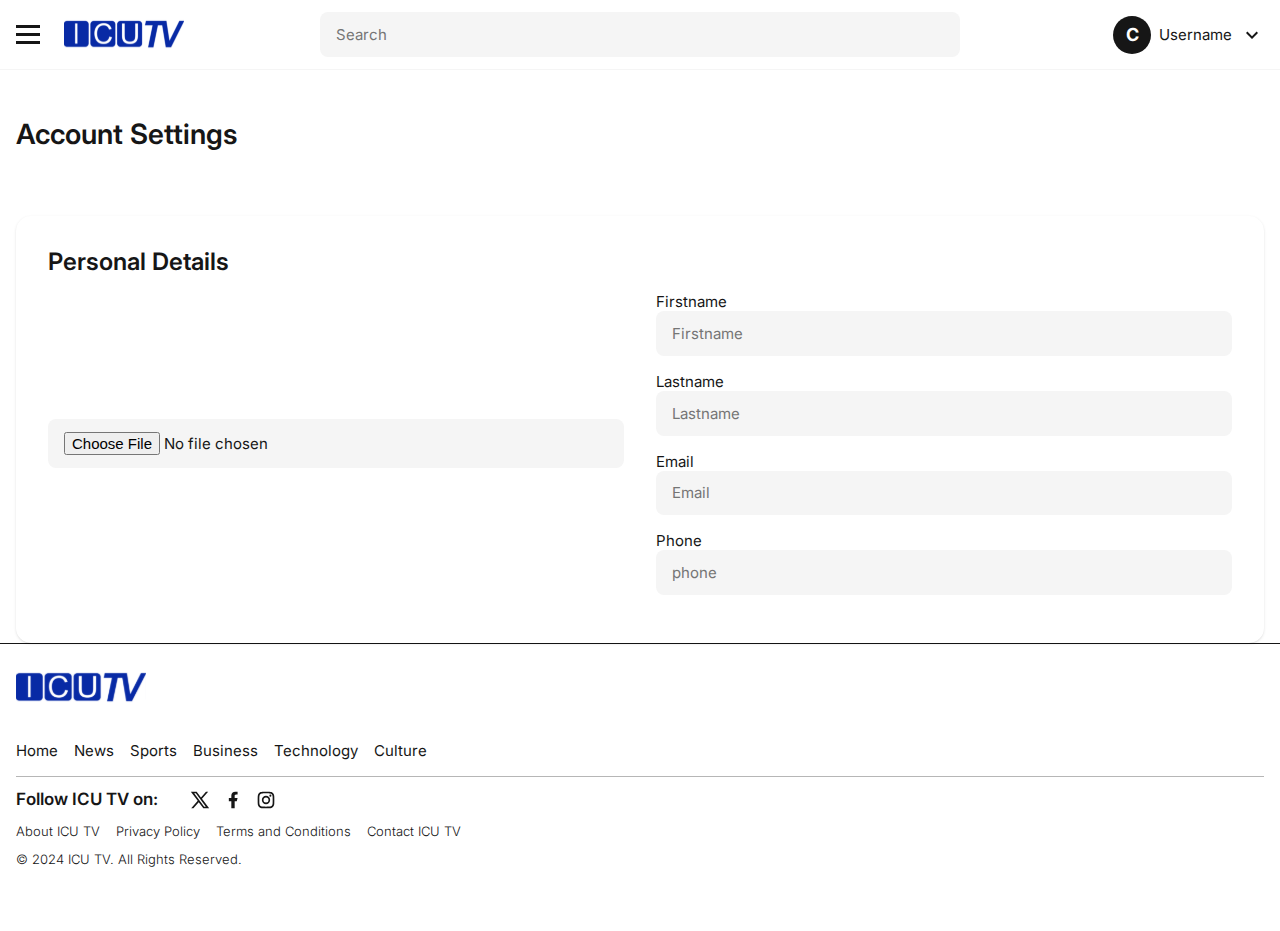
==== account.html @ beee51c0 "navigation, homepage, search and read article updated" ====
<!DOCTYPE html>
<html lang="en">
<head>
    <meta charset="UTF-8">
    <meta name="viewport" content="width=device-width, initial-scale=1.0">
    <title>Home</title>
    <link rel="preconnect" href="https://fonts.googleapis.com">
    <link rel="preconnect" href="https://fonts.gstatic.com" crossorigin>
    <link href="https://fonts.googleapis.com/css2?family=Inter:wght@100..900&display=swap" rel="stylesheet">
    <link rel="stylesheet" href="assets/css/styles.css">
    <link rel="stylesheet" href="assets/css/pages/account.css">
    <script defer src="assets/js/script.js"></script>
</head>
<body>
    <header>
        <div class="annoucements">

        </div>
        <div class="navbar">
            <div class="navbar-icons">
                <button class="drawer-toggler" type="button" data-toggle="collapse" data-target="#drawer" aria-controls="drawer" aria-expanded="false"
                aria-label="Toggle Drawer">
                   <span class="drawer-toggler-icon"></span>
                </button>
                <a href="/" class="brand" title="home"><img src="assets/images/logo.svg" class="logo" alt="icu tv logo"></a>
            </div>
            <form class="search-form">
                <input type="search" class="form-control" name="search" id="search" placeholder="Search">
            </form>
            <div class="navbar-icons">
                <button type="button" title="search" class="drawer-toggler search-icon" data-toggle="collapse" data-target="#drawer" aria-controls="drawer" aria-expanded="false" aria-label="Toggle Drawer">
                    <svg xmlns="http://www.w3.org/2000/svg" width="1em" height="1em" viewBox="0 0 24 24">
                        <path fill="currentColor" d="M15.5 14h-.79l-.28-.27A6.471 6.471 0 0 0 16 9.5A6.5 6.5 0 1 0 9.5 16c1.61 0 3.09-.59 4.23-1.57l.27.28v.79l5 4.99L20.49 19zm-6 0C7.01 14 5 11.99 5 9.5S7.01 5 9.5 5S14 7.01 14 9.5S11.99 14 9.5 14" />
                    </svg>
                </button>
                <!-- <div class="nav-auth">
                    <a href="/signup.html" class="sign-up btn-none" title="sign up">Login</a>
                    <a href="/login.html" class="login btn-primary" title="login">Sign Up</a>
                </div> -->
                <div class="profile dropdown">
                    <div class="dropdown-button">
                        <div class="avatar-placeholder">C</div>
                        <span class="username">Username</span>
                        <svg xmlns="http://www.w3.org/2000/svg" width="1em" height="1em" viewBox="0 0 24 24">
                            <path fill="currentColor" d="M7.41 8.58L12 13.17l4.59-4.59L18 10l-6 6l-6-6z" />
                        </svg>
                    </div>
                    <div class="dropdown-menu">
                        <ul class="menu-list">
                            <li class="menu-list-item">
                                <a href="" class="menu-list-link">
                                    <svg xmlns="http://www.w3.org/2000/svg" viewBox="0 0 24 24">
                                        <path fill="none" stroke="currentColor" stroke-linecap="round" stroke-linejoin="round" stroke-width="1.5" d="m21 7.5l-9-5.25L3 7.5m18 0l-9 5.25m9-5.25v9l-9 5.25M3 7.5l9 5.25M3 7.5v9l9 5.25m0-9v9" />
                                    </svg>
                                    <span>
                                        Dashboard
                                    </span>
                                </a>
                           </li>
                            <li class="menu-list-item">
                                <a href="" class="menu-list-link">
                                    <svg xmlns="http://www.w3.org/2000/svg" viewBox="0 0 24 24">
                                        <g fill="none" stroke="currentColor" stroke-linecap="round" stroke-linejoin="round" stroke-width="1.5">
                                            <path d="M9.594 3.94c.09-.542.56-.94 1.11-.94h2.593c.55 0 1.02.398 1.11.94l.213 1.281c.063.374.313.686.645.87q.11.06.22.127c.325.196.72.257 1.075.124l1.217-.456a1.125 1.125 0 0 1 1.37.49l1.296 2.247a1.125 1.125 0 0 1-.26 1.431l-1.003.827c-.293.241-.438.613-.43.992a8 8 0 0 1 0 .255c-.008.378.137.75.43.991l1.004.827c.424.35.534.955.26 1.43l-1.298 2.247a1.125 1.125 0 0 1-1.369.491l-1.217-.456c-.355-.133-.75-.072-1.076.124a7 7 0 0 1-.22.128c-.331.183-.581.495-.644.869l-.213 1.281c-.09.543-.56.94-1.11.94h-2.594c-.55 0-1.019-.398-1.11-.94l-.213-1.281c-.062-.374-.312-.686-.644-.87a7 7 0 0 1-.22-.127c-.325-.196-.72-.257-1.076-.124l-1.217.456a1.125 1.125 0 0 1-1.369-.49l-1.297-2.247a1.125 1.125 0 0 1 .26-1.431l1.004-.827c.292-.24.437-.613.43-.991a7 7 0 0 1 0-.255c.007-.38-.138-.751-.43-.992l-1.004-.827a1.125 1.125 0 0 1-.26-1.43l1.297-2.247a1.125 1.125 0 0 1 1.37-.491l1.216.456c.356.133.751.072 1.076-.124q.108-.066.22-.128c.332-.183.582-.495.644-.869z" />
                                            <path d="M15 12a3 3 0 1 1-6 0a3 3 0 0 1 6 0" />
                                        </g>
                                    </svg>
                                    <span>Settings</span>
                                </a>
                            </li>
                            <li class="menu-list-item">
                                <a href="" class="menu-list-link">
                                    <svg xmlns="http://www.w3.org/2000/svg" viewBox="0 0 24 24">
                                        <path fill="currentColor" fill-rule="evenodd" d="M7.5 3.75A1.5 1.5 0 0 0 6 5.25v13.5a1.5 1.5 0 0 0 1.5 1.5h6a1.5 1.5 0 0 0 1.5-1.5V15a.75.75 0 0 1 1.5 0v3.75a3 3 0 0 1-3 3h-6a3 3 0 0 1-3-3V5.25a3 3 0 0 1 3-3h6a3 3 0 0 1 3 3V9A.75.75 0 0 1 15 9V5.25a1.5 1.5 0 0 0-1.5-1.5zm10.72 4.72a.75.75 0 0 1 1.06 0l3 3a.75.75 0 0 1 0 1.06l-3 3a.75.75 0 1 1-1.06-1.06l1.72-1.72H9a.75.75 0 0 1 0-1.5h10.94l-1.72-1.72a.75.75 0 0 1 0-1.06" clip-rule="evenodd" />
                                    </svg>
                                    <span>
                                        Logout
                                    </span>
                                </a>
                            </li>
                        </ul>
                    </div>
                </div>
            </div>
        </div>
    </header>
    <div class="drawer">
        <div class="drawer-overlay"></div>
        <div class="drawer-container">
            <form class="search-form">
                <input type="search" name="search" id="search" placeholder="Search">
                <button type="submit" title="search button" class="search-btn btn-secondary">
                    <svg xmlns="http://www.w3.org/2000/svg" width="1em" height="1em" viewBox="0 0 24 24">
                        <path fill="currentColor" d="M15.5 14h-.79l-.28-.27A6.471 6.471 0 0 0 16 9.5A6.5 6.5 0 1 0 9.5 16c1.61 0 3.09-.59 4.23-1.57l.27.28v.79l5 4.99L20.49 19zm-6 0C7.01 14 5 11.99 5 9.5S7.01 5 9.5 5S14 7.01 14 9.5S11.99 14 9.5 14" />
                    </svg>
                </button>
            </form>
            <ul class="drawer-list">
                <li class="drawer-item"><a href="/" class="drawer-link">Home</a></li>
                <li class="dropdown">
                    <div class="dropdown-button">
                        <span>News</span>
                        <svg xmlns="http://www.w3.org/2000/svg" width="1em" height="1em" viewBox="0 0 24 24">
                            <path fill="currentColor" d="M7.41 8.58L12 13.17l4.59-4.59L18 10l-6 6l-6-6z" />
                        </svg>
                    </div>
                    <div class="dropdown-menu">
                        <ul class="menu-list">
                            <li class="menu-list-item"><a href="" class="menu-list-link">Link One</a></li>
                            <li class="menu-list-item"><a href="" class="menu-list-link">Link One</a></li>
                            <li class="dropdown sub-dropdown">
                                <div class="dropdown-button">
                                    <span>News</span>
                                    <svg xmlns="http://www.w3.org/2000/svg" width="1em" height="1em" viewBox="0 0 24 24">
                                        <path fill="currentColor" d="M7.41 8.58L12 13.17l4.59-4.59L18 10l-6 6l-6-6z" />
                                    </svg>
                                </div>
                                <div class="dropdown-menu">
                                    <ul class="menu-list">
                                        <li class="menu-list-item"><a href="" class="menu-list-link">Link One</a></li>
                                        <li class="menu-list-item"><a href="" class="menu-list-link">Link One</a></li>
                                    </ul>
                                </div>
                            </li>
                        </ul>
                    </div>
                </li>
                <li class="dropdown">
                    <div class="dropdown-button">
                        <span>News</span>
                        <svg xmlns="http://www.w3.org/2000/svg" width="1em" height="1em" viewBox="0 0 24 24">
                            <path fill="currentColor" d="M7.41 8.58L12 13.17l4.59-4.59L18 10l-6 6l-6-6z" />
                        </svg>
                    </div>
                    <div class="dropdown-menu">
                        <ul class="menu-list">
                            <li class="menu-list-item"><a href="" class="menu-list-link">Link One</a></li>
                            <li class="menu-list-item"><a href="" class="menu-list-link">Link One</a></li>
                        </ul>
                    </div>
                </li>
                <li class="drawer-item"><a href="/" class="drawer-link">Culture</a></li>
            </ul>
        </div>
    </div>
    <main>
        <div class="account-settings container-xl">
            <div class="account-settings-header">
                <h2>Account Settings</h2>
            </div>
            <div class="account-settings-body">
                <section class="settings-modal">
                    <h3>Personal Details</h3>
                    <form action="" class="personal-settings" >
                        <div class="user-image">
                            <div class="image">
                                <div class="image-container">
                                    <img src="" alt="">
                                </div>
                            </div>
                            <input type="file" accept="image/*" name="avatar" onchange="previewImage(event)" class="form-control">
                            <script type="text/javascript">
                                function previewImage(event) {
                                   const input = event.target;
                                   const image = document.getElementById('preview');
                                   if (input.files && input.files[0]) {
                                      var reader = new FileReader();
                                      reader.onload = function(e) {
                                        image.src = e.target.result;
                                      }
                                      reader.readAsDataURL(input.files[0]);
                                   }
                                }
                             </script>
                        </div>
                        <div class="user-info">
                            <div class="form-col">
                                <div class="form-group">
                                    <label for="firstname">Firstname</label>
                                    <input type="text" name="firstname" id="firstname" class="form-control" placeholder="Firstname">
                                </div>
                                <div class="form-group">
                                    <label for="lastname">Lastname</label>
                                    <input type="text" name="lastname" id="lastname" class="form-control" placeholder="Lastname">
                                </div>
                            </div>
                            <div class="form-group">
                                <label for="email">Email</label>
                                <input type="email" name="email" id="email" class="form-control" placeholder="Email">
                            </div>
                            <div class="form-group">
                                <label for="phone">Phone</label>
                                <input type="phone" name="phone" id="phone" class="form-control" placeholder="phone">
                            </div>
                        </div>
                    </form>
                </section>
            </div> 
        </div>
    </main>
    <footer>
        <div class="container-xl">
            <a href="/" class="brand" title="home"><img src="assets/images/logo.svg" class="logo" alt="icu tv logo"></a>
            <ul class="category-list">
                <li class="category-item"><a href="/" class="category-link active">Home</a></li>
                <li class="category-item"><a href="/" class="category-link">News</a></li>
                <li class="category-item"><a href="/" class="category-link">Sports</a></li>
                <li class="category-item"><a href="/" class="category-link">Business</a></li>
                <li class="category-item"><a href="/" class="category-link">Technology</a></li>
                <li class="category-item"><a href="/" class="category-link">Culture</a></li>
            </ul>
            <div class="socials">
                <h5>Follow ICU TV on: </h5>
                <ul class="socials-list">
                    <li class="social-item">
                        <a href="/" title="x" class="social-link">
                            <svg xmlns="http://www.w3.org/2000/svg" width="1em" height="1em" viewBox="0 0 24 24">
                                <path fill="currentColor" d="M8 2H1l8.26 11.015L1.45 22H4.1l6.388-7.349L16 22h7l-8.608-11.478L21.8 2h-2.65l-5.986 6.886zm9 18L5 4h2l12 16z" />
                            </svg>
                        </a>
                    </li>
                    <li class="social-item">
                        <a href="/" title="facebook" class="social-link">
                            <svg xmlns="http://www.w3.org/2000/svg" width="1em" height="1em" viewBox="0 0 24 24">
                                <path fill="currentColor" d="M14 13.5h2.5l1-4H14v-2c0-1.03 0-2 2-2h1.5V2.14c-.326-.043-1.557-.14-2.857-.14C11.928 2 10 3.657 10 6.7v2.8H7v4h3V22h4z" />
                            </svg>
                        </a>
                    </li>
                    <li class="social-item">
                        <a href="/" title="instagram" class="social-link">
                            <svg xmlns="http://www.w3.org/2000/svg" width="1em" height="1em" viewBox="0 0 24 24">
                                <path fill="currentColor" d="M12.001 9a3 3 0 1 0 0 6a3 3 0 0 0 0-6m0-2a5 5 0 1 1 0 10a5 5 0 0 1 0-10m6.5-.25a1.25 1.25 0 0 1-2.5 0a1.25 1.25 0 0 1 2.5 0M12.001 4c-2.474 0-2.878.007-4.029.058c-.784.037-1.31.142-1.798.332a2.9 2.9 0 0 0-1.08.703a2.9 2.9 0 0 0-.704 1.08c-.19.49-.295 1.015-.331 1.798C4.007 9.075 4 9.461 4 12c0 2.475.007 2.878.058 4.029c.037.783.142 1.31.331 1.797c.17.435.37.748.702 1.08c.337.336.65.537 1.08.703c.494.191 1.02.297 1.8.333C9.075 19.994 9.461 20 12 20c2.475 0 2.878-.007 4.029-.058c.782-.037 1.308-.142 1.797-.331a2.9 2.9 0 0 0 1.08-.703c.337-.336.538-.649.704-1.08c.19-.492.296-1.018.332-1.8c.052-1.103.058-1.49.058-4.028c0-2.474-.007-2.878-.058-4.029c-.037-.782-.143-1.31-.332-1.798a2.9 2.9 0 0 0-.703-1.08a2.9 2.9 0 0 0-1.08-.704c-.49-.19-1.016-.295-1.798-.331C14.926 4.006 14.54 4 12 4m0-2c2.717 0 3.056.01 4.123.06c1.064.05 1.79.217 2.427.465c.66.254 1.216.598 1.772 1.153a4.9 4.9 0 0 1 1.153 1.772c.247.637.415 1.363.465 2.428c.047 1.066.06 1.405.06 4.122s-.01 3.056-.06 4.122s-.218 1.79-.465 2.428a4.9 4.9 0 0 1-1.153 1.772a4.9 4.9 0 0 1-1.772 1.153c-.637.247-1.363.415-2.427.465c-1.067.047-1.406.06-4.123.06s-3.056-.01-4.123-.06c-1.064-.05-1.789-.218-2.427-.465a4.9 4.9 0 0 1-1.772-1.153a4.9 4.9 0 0 1-1.153-1.772c-.248-.637-.415-1.363-.465-2.428C2.012 15.056 2 14.717 2 12s.01-3.056.06-4.122s.217-1.79.465-2.428a4.9 4.9 0 0 1 1.153-1.772A4.9 4.9 0 0 1 5.45 2.525c.637-.248 1.362-.415 2.427-.465C8.945 2.013 9.284 2 12.001 2" />
                            </svg>
                        </a>
                    </li>
                </ul>
            </div>
            <ul class="footer-list">
                <li class="footer-list-item"><a href="" class="footer-link">About ICU TV</a></li>
                <li class="footer-list-item"><a href="" class="footer-link">Privacy Policy</a></li>
                <li class="footer-list-item"><a href="" class="footer-link">Terms and Conditions</a></li>
                <li class="footer-list-item"><a href="" class="footer-link">Contact ICU TV</a></li>
            </ul>
            <div class="copyrite-text"><p>&copy; 2024 ICU TV. All Rights Reserved.</p></div>
        </div>
    </footer>
</body>
</html>
---- assets/css/styles.css ----
:root {
  --primary:#082AA5;
  --secondary:#161616;
  --error:#FA3C6A;
  --success:#00BA88;
  --disabled:#D9D9D9;
  --text-color:#161616;
  --sub-text-color:var(--grey);
  --grey:#B6B6B6;
  --off-white:#F5F5F5;
  --white:#FFFFFF;
  --rounded-sm:2.5px;
  --rounded:5px;
  --rounded-md:8px;
  --rounded-lg:15px;
  --shadow: 0 1px 3px 0 rgb(0 0 0 / 0.1), 0 1px 2px -1px rgb(0 0 0 / 0.1);
  --shadow-md: 0 4px 6px -1px rgb(0 0 0 / 0.1), 0 2px 4px -2px rgb(0 0 0 / 0.1);
  --body-font: "Inter", sans-serif;
  --container-sm:640px;
  --container-md:768px;
  --container-lg:1024px;
  --container-xl:1280px;
  --container-2xl:1536px;
}

* {
  padding: 0;
  margin: 0;
  box-sizing: border-box;
}

body {
  font-size: 15px;
  font-family: var(--body-font);
  color: var(--text-color);
}

p {
  font-size: 14px;
  font-weight: 400;
}

h1, h2, h3, h4, h5 {
  line-height: 1.2;
  font-weight: 600;
  margin-bottom: 1rem;
  color: var(--secondary-color);
}

h1 {
  font-size: 32px;
}

h2 {
  font-size: 28px;
}

h3 {
  font-size: 24px;
}

h4 {
  font-size: 21px;
}

h5 {
  font-size: 18px;
}

ul {
  list-style-type: none;
  padding: 0;
}

a {
  text-decoration: none;
  color: inherit;
}

img {
  max-width: 100%;
}

input {
  padding: 0.5rem 0.8rem;
  font-size: inherit;
  font-family: var(--body-font);
}

.container {
  width: 100%;
  padding: 0 1rem;
}

.container-sm {
  margin: auto;
  padding: 0 1rem;
  max-width: var(--container-sm);
}

.container-md {
  margin: auto;
  padding: 0 1rem;
  max-width: var(--container-md);
}

.container-lg {
  margin: auto;
  padding: 0 1rem;
  max-width: var(--container-lg);
}

.container-xl {
  margin: auto;
  padding: 0 1rem;
  max-width: var(--container-xl);
}

.container-2xl {
  margin: auto;
  padding: 0 1rem;
  max-width: var(--container-2xl);
}

.form-control {
  width: 100%;
  max-width: 100%;
  padding: 0.8rem 1rem;
  background-color: var(--off-white);
  border: none;
  outline: none;
  border-radius: var(--rounded-md);
  color: var(--text-color);
  font-size: 15px;
  font-family: var(--body-font);
  margin-bottom: 1rem;
}

.no-scroll {
  overflow: hidden;
}

.image-container {
  position: relative;
  width: 100%;
  height: 100%;
}

.image-container img {
  position: absolute;
  top: 0;
  left: 0;
  max-width: 100%;
  width: 100%;
  height: 100%;
  -o-object-fit: cover;
     object-fit: cover;
  -o-object-position: center;
     object-position: center;
}

.underline-cards > * {
  border-bottom: 1px solid var(--off-white);
}
.underline-cards > *:last-child {
  border-bottom: none;
}

.article-card {
  display: block;
  width: 100%;
  cursor: pointer;
}
.article-card.article-card-horizontal {
  display: flex;
  -moz-column-gap: 0.8rem;
       column-gap: 0.8rem;
}
.article-card.article-card-horizontal .article-image {
  max-width: 300px;
  min-width: 170px;
  height: 170px;
}
.article-card.card-md {
  display: flex;
  -moz-column-gap: 0.8rem;
       column-gap: 0.8rem;
}
.article-card.card-md > * {
  flex: 1;
}
.article-card.card-lg .article-image {
  width: calc(100% + 2rem);
  margin-right: -1rem;
  margin-left: -1rem;
  height: 200px;
}
.article-card.card-md .article-image {
  width: 100%;
  height: 120px;
}
.article-card .article-image {
  position: relative;
  width: 100%;
  height: 100%;
  margin-bottom: 0.5rem;
}
.article-card .article-image img {
  position: absolute;
  top: 0;
  left: 0;
  max-width: 100%;
  width: 100%;
  height: 100%;
  -o-object-fit: cover;
     object-fit: cover;
  -o-object-position: center;
     object-position: center;
}
.article-card .meta-details {
  padding-top: 1rem;
  padding-bottom: 0.5rem;
  font-size: 13px;
  color: var(--text-color);
  display: flex;
  gap: 0.5rem;
}
.article-card:hover h2, .article-card:hover h3, .article-card:hover h4, .article-card:hover h5 {
  text-decoration: underline;
}

.socials-list {
  display: flex;
  -moz-column-gap: 0.8rem;
       column-gap: 0.8rem;
}
.socials-list .social-link {
  display: flex;
  justify-content: center;
  align-items: center;
}
.socials-list .social-link svg {
  font-size: 20px;
}

@media (min-width: 640px) {
  .article-card {
    width: 100%;
  }
  .article-card.card-md {
    display: block;
  }
  .article-card.card-lg .article-image {
    width: 100%;
    margin-left: 0;
    margin-right: 0;
    height: 250px;
  }
  .article-card.card-md .article-image {
    height: 150px;
  }
}
@media (min-width: 768px) {
  .article-card.card-lg .article-image {
    height: 370px;
  }
  .article-card.card-md .article-image {
    height: 170px;
  }
}
.btn-secondary-outline, .btn-primary-outline, .btn-secondary, .btn-primary, .btn-none {
  display: block;
  outline: none;
  padding: 0.5rem 1.5rem;
  font-family: var(--body-font);
  font-weight: 400;
  border-radius: var(--rounded-md);
}

.btn-none {
  border: none;
  background: none;
}

.btn-primary {
  background-color: var(--primary);
  border: 1px solid var(--primary);
  color: var(--white);
}

.btn-secondary {
  background-color: var(--secondary);
  border: 1px solid var(--secondary);
  color: var(--white);
}

.btn-primary-outline {
  background: none;
  border: 1px solid var(--primary);
  color: var(--primary);
}

.btn-secondary-outline {
  background: none;
  border: 1px solid var(--secondary);
  color: var(--secondary);
}

header {
  background-color: var(--white);
  position: sticky;
  top: 0;
  z-index: 9;
  height: 70px;
  width: 100%;
}

nav.categories {
  background-color: var(--white);
  top: 70px;
  position: sticky;
  z-index: 8;
  width: 100%;
}

header .annoucements {
  background-color: var(--danger);
}

header .navbar {
  height: 70px;
  padding: 1rem;
  border-bottom: 1px solid var(--off-white);
  position: relative;
  width: 100%;
  display: flex;
  -moz-column-gap: 2rem;
       column-gap: 2rem;
  align-items: center;
  justify-content: space-between;
}
header .navbar .navbar-icons {
  display: flex;
  align-items: center;
  -moz-column-gap: 1.5rem;
       column-gap: 1.5rem;
}
header .navbar .navbar-icons .drawer-toggler {
  height: 24px;
  z-index: 10;
  border: none;
  background: none;
  outline: none;
  cursor: pointer;
}
header .navbar .navbar-icons .drawer-toggler svg {
  width: 24px;
  height: 100%;
}
header .navbar .navbar-icons .drawer-toggler.search-icon[aria-expanded=true] {
  display: none;
}
header .navbar .navbar-icons .drawer-toggler:focus {
  outline: none;
}
header .navbar .navbar-icons .drawer-toggler[aria-expanded=true] .drawer-toggler-icon {
  background: transparent !important;
}
header .navbar .navbar-icons .drawer-toggler[aria-expanded=true] .drawer-toggler-icon::before,
header .navbar .navbar-icons .drawer-toggler[aria-expanded=true] .drawer-toggler-icon::after {
  transition: top 300ms 50ms ease, transform 300ms 350ms ease;
  top: 0;
}
header .navbar .navbar-icons .drawer-toggler[aria-expanded=true] .drawer-toggler-icon::before {
  transform: rotate(45deg);
}
header .navbar .navbar-icons .drawer-toggler[aria-expanded=true] .drawer-toggler-icon::after {
  transform: rotate(-45deg);
}
header .navbar .navbar-icons .drawer-toggler .drawer-toggler-icon {
  background: var(--secondary);
  transition: background 10ms 300ms ease;
  display: block;
  width: 24px;
  height: 2.5px;
  position: relative;
}
header .navbar .navbar-icons .drawer-toggler .drawer-toggler-icon::before,
header .navbar .navbar-icons .drawer-toggler .drawer-toggler-icon::after {
  transition: top 300ms 350ms ease, transform 300ms 50ms ease;
  position: absolute;
  right: 0;
  left: 0;
  background: var(--secondary);
  width: 24px;
  height: 2.5px;
  content: "";
}
header .navbar .navbar-icons .drawer-toggler .drawer-toggler-icon::before {
  top: -8px;
}
header .navbar .navbar-icons .drawer-toggler .drawer-toggler-icon::after {
  top: 8px;
}
header .navbar .brand {
  display: inline-block;
  width: 120px;
}
header .navbar .search-form {
  display: none;
}
header .navbar .search-form input {
  margin: 0;
}
header .navbar .nav-auth {
  display: none;
}
header .navbar .avatar-placeholder, header .navbar .avatar {
  width: 38px;
  height: 38px;
  border-radius: 50%;
  overflow: hidden;
}
header .navbar .avatar-placeholder {
  background-color: var(--secondary);
  color: var(--white);
  display: flex;
  justify-content: center;
  align-items: center;
  font-size: 18px;
  font-weight: 700;
}
header .navbar .dropdown {
  z-index: 9;
  position: relative;
}
header .navbar .dropdown.active > .dropdown-button {
  border: none;
}
header .navbar .dropdown.active > .dropdown-button svg {
  transform: rotate(-180deg);
}
header .navbar .dropdown.active > .dropdown-menu {
  display: block;
}
header .navbar .dropdown .dropdown-button {
  font-size: 15px;
  display: flex;
  gap: 0.5rem;
  align-items: center;
  cursor: pointer;
}
header .navbar .dropdown .dropdown-button .username {
  display: none;
}
header .navbar .dropdown .dropdown-button svg {
  font-size: 24px;
  display: none;
}
header .navbar .dropdown .dropdown-menu {
  display: none;
  position: absolute;
  top: 3rem;
  right: 0;
  text-wrap: nowrap;
}
header .navbar .dropdown .dropdown-menu .menu-list {
  overflow: hidden;
  min-width: 170px;
  background-color: var(--white);
  border: 1px solid var(--off-white);
  box-shadow: var(--shadow);
  border-radius: 0.5rem;
}
header .navbar .dropdown .dropdown-menu .menu-list-link {
  width: 100%;
  display: flex;
  align-items: center;
  gap: 0.5rem;
  padding: 0.8rem;
}
header .navbar .dropdown .dropdown-menu .menu-list-link svg {
  width: 24px;
  color: var(--font-color);
}
header .navbar .dropdown .dropdown-menu .menu-list-link:hover {
  background-color: var(--off-white);
}

nav.categories {
  display: none;
  border-bottom: 1px solid var(--off-white);
}
nav.categories .category-list {
  width: 100%;
  display: flex;
  align-items: center;
}
nav.categories .category-list .category-link {
  display: inline-block;
  padding: 0.5rem 0.8rem;
}
nav.categories .category-list .category-link.active {
  border-bottom: 2px solid var(--primary);
}
nav.categories .category-list .category-link:hover {
  background: var(--off-white);
}

@media (min-width: 640px) {
  header .navbar .nav-auth {
    display: flex;
  }
  header .navbar .search-form {
    display: block;
    width: 100%;
  }
  header .navbar .search-icon {
    display: none;
  }
  header .navbar .profile .dropdown-button svg, header .navbar .profile .dropdown-button .username {
    display: block;
  }
}
@media (min-width: 1024px) {
  nav.categories {
    display: block;
  }
  header .navbar .search-form {
    display: flex;
    max-width: 640px;
    margin: auto;
    left: 0;
    right: 0;
    position: absolute;
    justify-content: center;
    align-items: center;
  }
  header .navbar .search-form input {
    margin: 0;
  }
}
.drawer.show .drawer-container {
  transform: none;
}
.drawer.show .drawer-overlay {
  opacity: 1;
  visibility: visible;
}
.drawer .drawer-container {
  width: 320px;
  height: 100%;
  z-index: 10;
  position: fixed;
  top: 70px;
  left: 0;
  transform: translateX(-320px);
  transition: all 200ms ease-in;
  background-color: var(--white);
}
.drawer .drawer-container .search-form {
  padding: 0.5rem;
  display: flex;
  background-color: var(--off-white);
}
.drawer .drawer-container .search-form input[type=search] {
  flex: 1;
  border-radius: 0;
  border: 1px solid var(--secondary);
  outline: none;
}
.drawer .drawer-container .search-form .search-btn {
  padding: 0.5rem;
  border-radius: 0;
  display: flex;
  justify-content: center;
  align-items: center;
}
.drawer .drawer-container .search-form .search-btn svg {
  font-size: 24px;
}
@media (min-width: 640px) {
  .drawer .drawer-container .search-form {
    display: none;
  }
}
.drawer .drawer-container .drawer-list {
  margin-top: 1rem;
  padding: 0.5rem;
}
.drawer .drawer-container .drawer-list .drawer-item {
  width: 100%;
  height: 45px;
}
.drawer .drawer-container .drawer-list .drawer-item .drawer-link {
  display: inline-block;
  width: 100%;
  height: 100%;
  padding: 0.8rem 0.5rem;
  border-bottom: 1px solid var(--off-white);
  color: var(--text-color);
  font-weight: 600;
  font-size: 16px;
}
.drawer .drawer-container .drawer-list .drawer-item .drawer-link:hover {
  background-color: var(--off-white);
}
.drawer .drawer-container .drawer-list .dropdown {
  position: relative;
}
.drawer .drawer-container .drawer-list .dropdown.active > .dropdown-button {
  border: none;
}
.drawer .drawer-container .drawer-list .dropdown.active > .dropdown-button svg {
  transform: rotate(-180deg);
}
.drawer .drawer-container .drawer-list .dropdown.active > .dropdown-menu {
  display: block;
}
.drawer .drawer-container .drawer-list .dropdown.sub-dropdown .dropdown-button {
  border: none;
  font-weight: 400;
  font-size: 15px;
  padding: 0.8rem 0.5rem;
  padding-left: 1.5rem;
}
.drawer .drawer-container .drawer-list .dropdown.sub-dropdown .dropdown-menu .menu-list .menu-list-link {
  padding-left: 2.5rem;
}
.drawer .drawer-container .drawer-list .dropdown .dropdown-button {
  height: 45px;
  padding: 0.8rem 0.5rem;
  border-bottom: 1px solid var(--off-white);
  color: var(--text-color);
  font-weight: 600;
  font-size: 16px;
  display: flex;
  justify-content: space-between;
  align-items: center;
  cursor: pointer;
}
.drawer .drawer-container .drawer-list .dropdown .dropdown-button svg {
  font-size: 28px;
}
.drawer .drawer-container .drawer-list .dropdown .dropdown-button:hover {
  background-color: var(--off-white);
}
.drawer .drawer-container .drawer-list .dropdown .dropdown-menu {
  display: none;
}
.drawer .drawer-container .drawer-list .dropdown .dropdown-menu .menu-list {
  display: flex;
  flex-direction: column;
}
.drawer .drawer-container .drawer-list .dropdown .dropdown-menu .menu-list .menu-list-item {
  width: 100%;
  height: 100%;
}
.drawer .drawer-container .drawer-list .dropdown .dropdown-menu .menu-list .menu-list-link {
  width: 100%;
  display: inline-block;
  padding: 0.8rem 1.5rem;
}
.drawer .drawer-container .drawer-list .dropdown .dropdown-menu .menu-list .menu-list-link:hover {
  background-color: var(--off-white);
}
.drawer .drawer-overlay {
  transition: all 300ms ease-in;
  opacity: 0;
  visibility: hidden;
  z-index: 9;
  position: fixed;
  width: 100%;
  height: 100%;
  left: 0;
  right: 0;
  top: 70px;
  bottom: 0;
  background-color: rgba(0, 0, 0, 0.5);
}

footer {
  padding-top: 1.5rem;
  padding-bottom: 4rem;
  border-top: 1px solid var(--secondary);
}
footer .container-xl > * {
  margin-top: 0.8rem;
}
footer .brand img {
  width: 130px;
  margin-bottom: 1.3rem;
}
footer .category-list {
  padding-bottom: 1rem;
  display: flex;
  flex-wrap: wrap;
  -moz-column-gap: 1rem;
       column-gap: 1rem;
  row-gap: 0.5rem;
  border-bottom: 1px solid var(--grey);
}
footer .category-list .category-link {
  display: inline-block;
}
footer .category-list .category-link:hover {
  text-decoration: underline;
}
footer .socials {
  display: flex;
  flex-wrap: wrap;
  -moz-column-gap: 2rem;
       column-gap: 2rem;
  row-gap: 0.5rem;
  align-items: center;
}
footer .socials h5 {
  margin: 0;
  font-size: 17px;
}
footer .footer-list .footer-list-item, footer .copyrite-text p {
  font-size: 13px;
  font-weight: 300;
}
footer .footer-list {
  display: flex;
  flex-wrap: wrap;
  align-items: center;
  -moz-column-gap: 1rem;
       column-gap: 1rem;
  row-gap: 0.5rem;
}/*# sourceMappingURL=styles.css.map */
---- assets/css/pages/account.css ----
.account-settings-header {
  padding: 3rem 0;
}

.account-settings-body {
  display: flex;
  flex-direction: column;
  row-gap: 2rem;
}

.settings-modal {
  padding: 2rem;
  background-color: var(--white);
  box-shadow: var(--shadow);
  border-radius: var(--rounded-lg);
}

.personal-settings {
  display: flex;
  align-items: center;
  -moz-column-gap: 2rem;
       column-gap: 2rem;
  row-gap: 3rem;
}
.personal-settings > * {
  flex: 1;
}/*# sourceMappingURL=account.css.map */
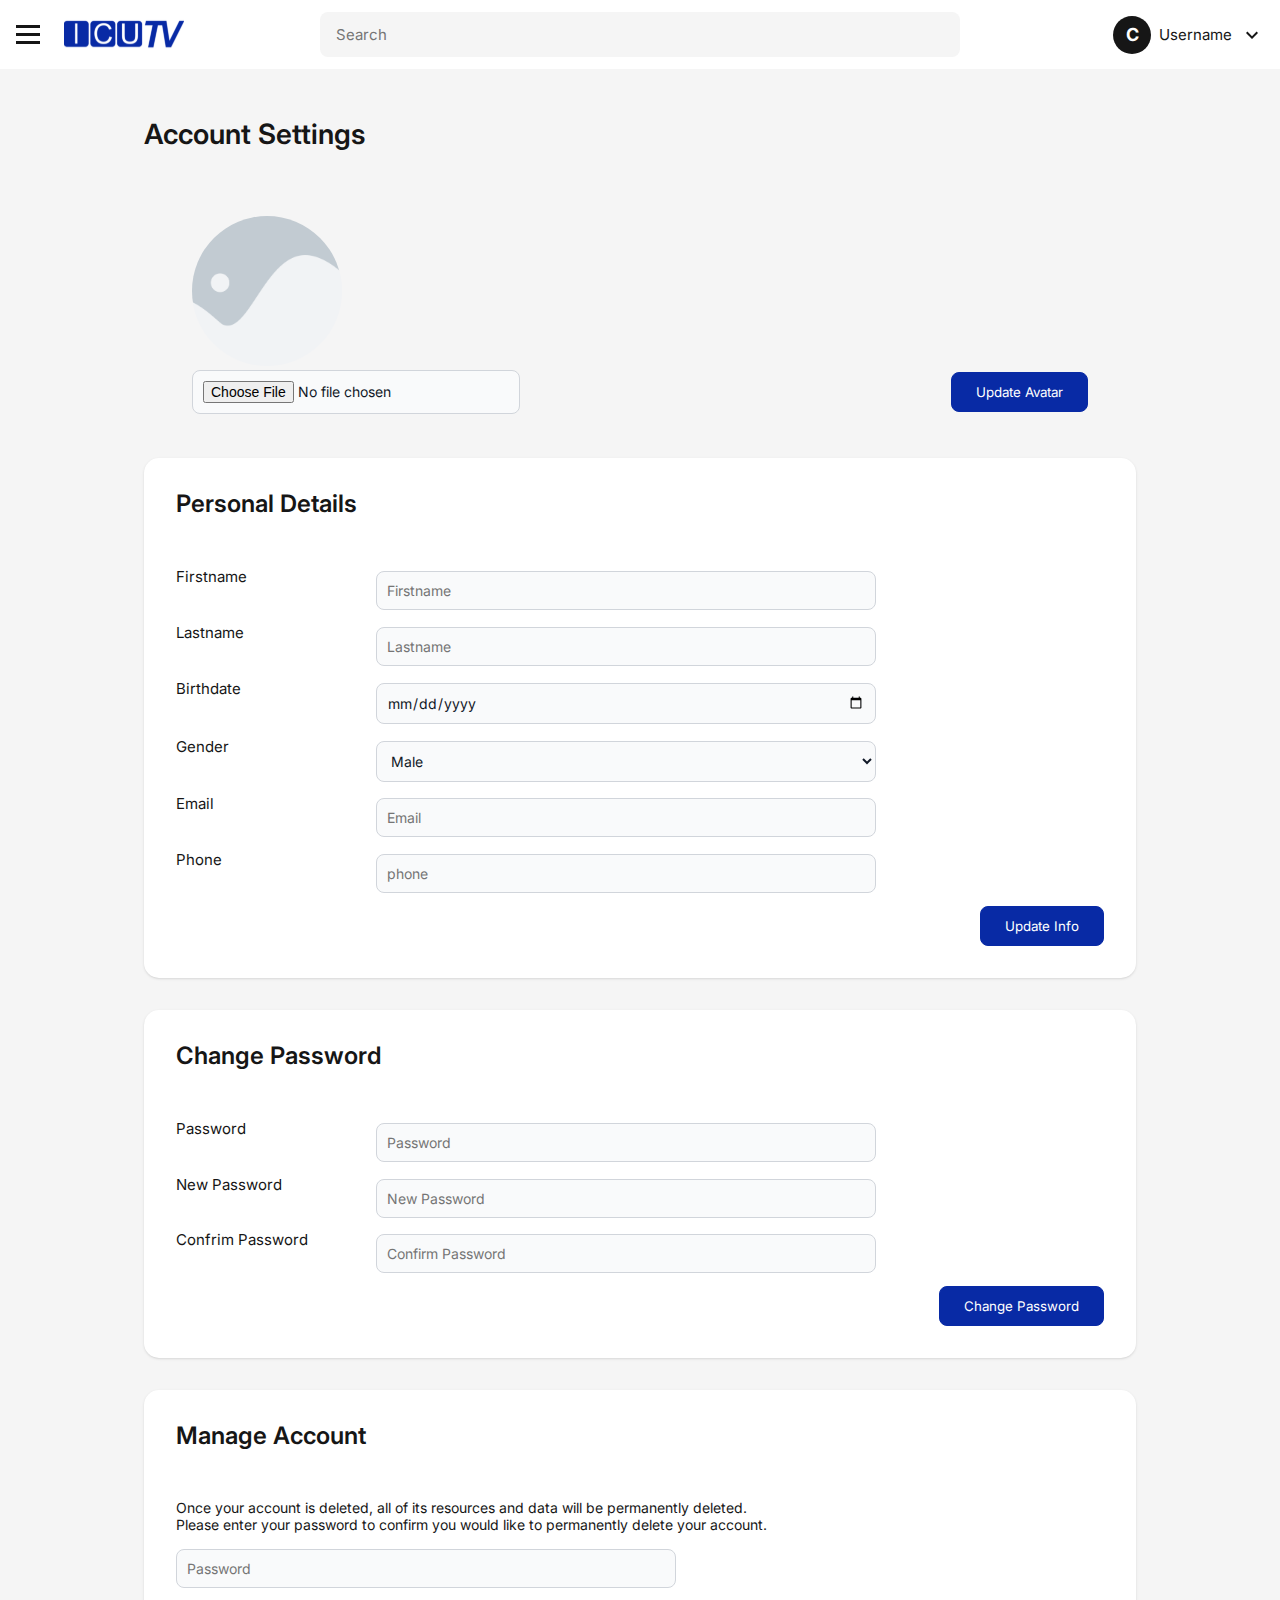
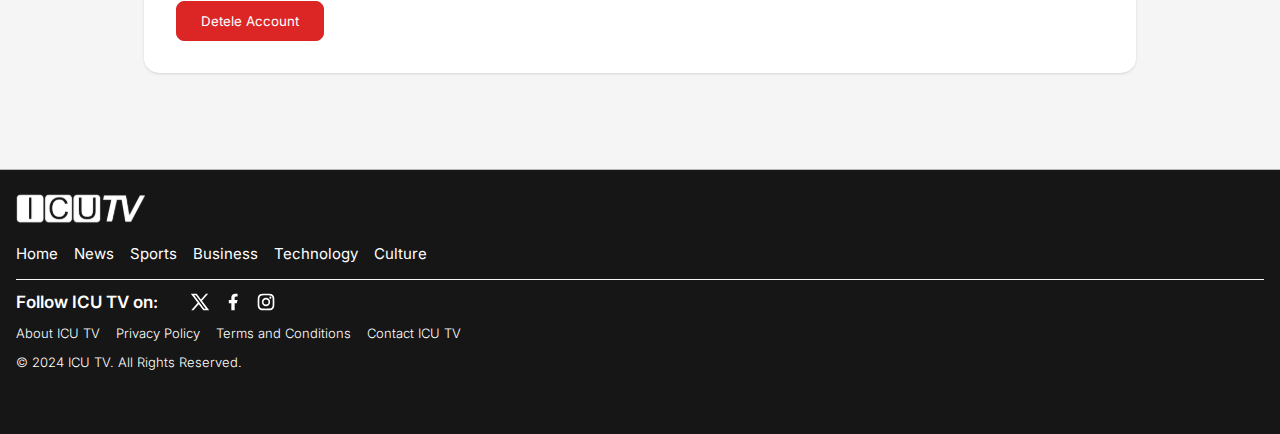
==== commit d56cd142: "account and contact page added!" ====
--- a/account.html
+++ b/account.html
@@ -25,7 +25,7 @@
                 <a href="/" class="brand" title="home"><img src="assets/images/logo.svg" class="logo" alt="icu tv logo"></a>
             </div>
             <form class="search-form">
-                <input type="search" class="form-control" name="search" id="search" placeholder="Search">
+                <input type="search" class="main-search" name="search" id="search" placeholder="Search">
             </form>
             <div class="navbar-icons">
                 <button type="button" title="search" class="drawer-toggler search-icon" data-toggle="collapse" data-target="#drawer" aria-controls="drawer" aria-expanded="false" aria-label="Toggle Drawer">
@@ -144,18 +144,17 @@
         </div>
     </div>
     <main>
-        <div class="account-settings container-xl">
-            <div class="account-settings-header">
-                <h2>Account Settings</h2>
-            </div>
-            <div class="account-settings-body">
-                <section class="settings-modal">
-                    <h3>Personal Details</h3>
-                    <form action="" class="personal-settings" >
+        <div class="account-settings">
+            <div class="container-lg">
+                <div class="account-settings-header">
+                    <h2>Account Settings</h2>
+                </div>
+                <div class="account-settings-body">
+                    <form action="" class="update-avatar" >
                         <div class="user-image">
                             <div class="image">
                                 <div class="image-container">
-                                    <img src="" alt="">
+                                    <img id="preview" src="/assets/images/placeholder.webp" alt="">
                                 </div>
                             </div>
                             <input type="file" accept="image/*" name="avatar" onchange="previewImage(event)" class="form-control">
@@ -173,8 +172,12 @@
                                 }
                              </script>
                         </div>
-                        <div class="user-info">
-                            <div class="form-col">
+                        <button title="update avatar" type="submit" class="btn btn-primary">Update Avatar</button>
+                    </form>
+                    <section class="settings-modal">
+                        <h3>Personal Details</h3>
+                        <form action="" class="personal-settings" >
+                            <div class="user-info">
                                 <div class="form-group">
                                     <label for="firstname">Firstname</label>
                                     <input type="text" name="firstname" id="firstname" class="form-control" placeholder="Firstname">
@@ -183,24 +186,71 @@
                                     <label for="lastname">Lastname</label>
                                     <input type="text" name="lastname" id="lastname" class="form-control" placeholder="Lastname">
                                 </div>
-                            </div>
-                            <div class="form-group">
-                                <label for="email">Email</label>
-                                <input type="email" name="email" id="email" class="form-control" placeholder="Email">
-                            </div>
-                            <div class="form-group">
-                                <label for="phone">Phone</label>
-                                <input type="phone" name="phone" id="phone" class="form-control" placeholder="phone">
-                            </div>
-                        </div>
-                    </form>
-                </section>
-            </div> 
+                                <div class="form-group">
+                                    <label for="birthdate">Birthdate</label>
+                                    <input type="date" name="birthdate" id="birthdate" class="form-control" placeholder="Birthdate">
+                                </div>
+                                <div class="form-group">
+                                    <label for="gender">Gender</label>
+                                    <select name="gender" class="form-control" id="gender">
+                                        <option value="male">Male</option>
+                                        <option value="male">Female</option>
+                                    </select>
+                                </div>
+                                <div class="form-group">
+                                    <label for="email">Email</label>
+                                    <input type="email" name="email" id="email" class="form-control" placeholder="Email">
+                                </div>
+                                <div class="form-group">
+                                    <label for="phone">Phone</label>
+                                    <input type="phone" name="phone" id="phone" class="form-control" placeholder="phone">
+                                </div>
+                            </div>
+                            <div class="button-wrapper">
+                                <button title="update info" type="submit" class="btn btn-primary">Update Info</button>
+                            </div>
+                        </form>
+                    </section>
+                    <section class="settings-modal">
+                        <h3>Change Password</h3>
+                        <form action="" class="personal-settings" >
+                            <div class="user-password">
+                                <div class="form-group">
+                                    <label for="email">Password</label>
+                                    <input type="password" name="password" id="password" class="form-control" placeholder="Password">
+                                </div>
+                                <div class="form-group">
+                                    <label for="email">New Password</label>
+                                    <input type="password" name="password" id="password" class="form-control" placeholder="New Password">
+                                </div>
+                                <div class="form-group">
+                                    <label for="confirm-password">Confrim Password</label>
+                                    <input type="password" name="confirm-password" id="confirm-password" class="form-control" placeholder="Confirm Password">
+                                </div>
+                            </div>
+                            <div class="button-wrapper">
+                                 <button title="change password" type="submit" class="btn btn-primary">Change Password</button>
+                            </div>
+                        </form>
+                    </section>
+                    <section class="settings-modal">
+                        <h3>Manage Account</h3>
+                        <form action="" class="delete-account" >
+                            <p>Once your account is deleted, all of its resources and data will be permanently deleted. Please enter your password to confirm you would like to permanently delete your account.</p>
+                            <input type="password" name="password" placeholder="Password" class="form-control">
+                            <button class="btn btn-danger">Detele Account</button>
+                        </form>
+                    </section>
+                </div> 
+            </div>
         </div>
     </main>
-    <footer>
+    <footer class="footer-dark">
         <div class="container-xl">
-            <a href="/" class="brand" title="home"><img src="assets/images/logo.svg" class="logo" alt="icu tv logo"></a>
+            <a href="/" class="brand" title="home">
+                <img src="assets/images/logo.svg" class="logo" alt="icu tv logo">
+                <img src="assets/images/logo alt.svg" class="logo logo-white" alt="icu tv logo">
+            </a>
             <ul class="category-list">
                 <li class="category-item"><a href="/" class="category-link active">Home</a></li>
                 <li class="category-item"><a href="/" class="category-link">News</a></li>
--- a/assets/css/styles.css
+++ b/assets/css/styles.css
@@ -1,8 +1,8 @@
 :root {
   --primary:#082AA5;
   --secondary:#161616;
-  --error:#FA3C6A;
-  --success:#00BA88;
+  --error:#dc2626;
+  --success:#16a34a;
   --disabled:#D9D9D9;
   --text-color:#161616;
   --sub-text-color:var(--grey);
@@ -87,6 +87,11 @@
   font-family: var(--body-font);
 }
 
+label {
+  display: block;
+  margin-bottom: 0.5rem;
+}
+
 .container {
   width: 100%;
   padding: 0 1rem;
@@ -123,17 +128,26 @@
 }
 
 .form-control {
-  width: 100%;
-  max-width: 100%;
-  padding: 0.8rem 1rem;
-  background-color: var(--off-white);
-  border: none;
-  outline: none;
-  border-radius: var(--rounded-md);
-  color: var(--text-color);
-  font-size: 15px;
   font-family: var(--body-font);
-  margin-bottom: 1rem;
+  background-color: #F9FAFB;
+  border: 1px solid #D1D5DB;
+  color: #111827;
+  font-size: 14px;
+  border-radius: 0.5rem;
+  display: block;
+  width: 100%;
+  padding: 0.625rem;
+  margin-top: 0.25rem;
+  margin-bottom: 0.8rem;
+}
+
+textarea.form-control {
+  min-height: 150px;
+}
+
+.form-control:focus {
+  border: 1px solid #3B82F6;
+  border-color: #3B82F6;
 }
 
 .no-scroll {
@@ -243,6 +257,17 @@
   font-size: 20px;
 }
 
+@media (min-width: 420px) {
+  .form-col {
+    display: flex;
+    -moz-column-gap: 1rem;
+         column-gap: 1rem;
+  }
+  .form-col > * {
+    flex: 1;
+    width: 100%;
+  }
+}
 @media (min-width: 640px) {
   .article-card {
     width: 100%;
@@ -268,7 +293,7 @@
     height: 170px;
   }
 }
-.btn-secondary-outline, .btn-primary-outline, .btn-secondary, .btn-primary, .btn-none {
+.btn-secondary-outline, .btn-primary-outline, .btn-danger, .btn-secondary, .btn-primary, .btn-none {
   display: block;
   outline: none;
   padding: 0.5rem 1.5rem;
@@ -291,6 +316,12 @@
 .btn-secondary {
   background-color: var(--secondary);
   border: 1px solid var(--secondary);
+  color: var(--white);
+}
+
+.btn-danger {
+  background-color: var(--error);
+  border: 1px solid var(--error);
   color: var(--white);
 }
 
@@ -409,8 +440,17 @@
 header .navbar .search-form {
   display: none;
 }
-header .navbar .search-form input {
-  margin: 0;
+header .navbar .search-form .main-search {
+  width: 100%;
+  max-width: 100%;
+  padding: 0.8rem 1rem;
+  background-color: var(--off-white);
+  border: none;
+  outline: none;
+  border-radius: var(--rounded-md);
+  color: var(--text-color);
+  font-size: 15px;
+  font-family: var(--body-font);
 }
 header .navbar .nav-auth {
   display: none;
@@ -599,7 +639,7 @@
   padding: 0.8rem 0.5rem;
   border-bottom: 1px solid var(--off-white);
   color: var(--text-color);
-  font-weight: 600;
+  font-weight: 500;
   font-size: 16px;
 }
 .drawer .drawer-container .drawer-list .drawer-item .drawer-link:hover {
@@ -632,7 +672,7 @@
   padding: 0.8rem 0.5rem;
   border-bottom: 1px solid var(--off-white);
   color: var(--text-color);
-  font-weight: 600;
+  font-weight: 500;
   font-size: 16px;
   display: flex;
   justify-content: space-between;
@@ -682,7 +722,20 @@
 footer {
   padding-top: 1.5rem;
   padding-bottom: 4rem;
-  border-top: 1px solid var(--secondary);
+  border-top: 1px solid var(--grey);
+}
+footer .logo-white {
+  display: none;
+}
+footer.footer-dark {
+  background-color: var(--secondary);
+  color: var(--white);
+}
+footer.footer-dark .logo {
+  display: none;
+}
+footer.footer-dark .logo-white {
+  display: block;
 }
 footer .container-xl > * {
   margin-top: 0.8rem;
@@ -698,7 +751,7 @@
   -moz-column-gap: 1rem;
        column-gap: 1rem;
   row-gap: 0.5rem;
-  border-bottom: 1px solid var(--grey);
+  border-bottom: 1px solid var(--off-white);
 }
 footer .category-list .category-link {
   display: inline-block;
--- a/assets/css/pages/account.css
+++ b/assets/css/pages/account.css
@@ -1,3 +1,8 @@
+.account-settings {
+  background-color: var(--off-white);
+  padding-bottom: 6rem;
+}
+
 .account-settings-header {
   padding: 3rem 0;
 }
@@ -8,19 +13,60 @@
   row-gap: 2rem;
 }
 
+.update-avatar {
+  padding: 0 3rem;
+  display: flex;
+  flex-wrap: wrap;
+  row-gap: 1rem;
+  justify-content: space-between;
+  align-items: baseline;
+}
+
+.update-avatar .user-image .image {
+  width: 150px;
+  height: 150px;
+  border-radius: 100%;
+  overflow: hidden;
+}
+
+.update-avatar button {
+  height: 40px;
+}
+
 .settings-modal {
   padding: 2rem;
   background-color: var(--white);
   box-shadow: var(--shadow);
   border-radius: var(--rounded-lg);
 }
+.settings-modal h3 {
+  margin-bottom: 3rem;
+}
+.settings-modal .button-wrapper {
+  display: flex;
+  justify-content: flex-end;
+}
+.settings-modal button {
+  height: 40px;
+}
+.settings-modal .form-group {
+  max-width: 700px;
+  display: flex;
+  flex-wrap: wrap;
+  justify-content: space-between;
+}
+.settings-modal input, .settings-modal select {
+  max-width: 500px;
+}
+
+.delete-account p {
+  max-width: 600px;
+  margin-bottom: 1rem;
+}
 
 .personal-settings {
   display: flex;
-  align-items: center;
-  -moz-column-gap: 2rem;
-       column-gap: 2rem;
-  row-gap: 3rem;
+  flex-direction: column;
 }
 .personal-settings > * {
   flex: 1;
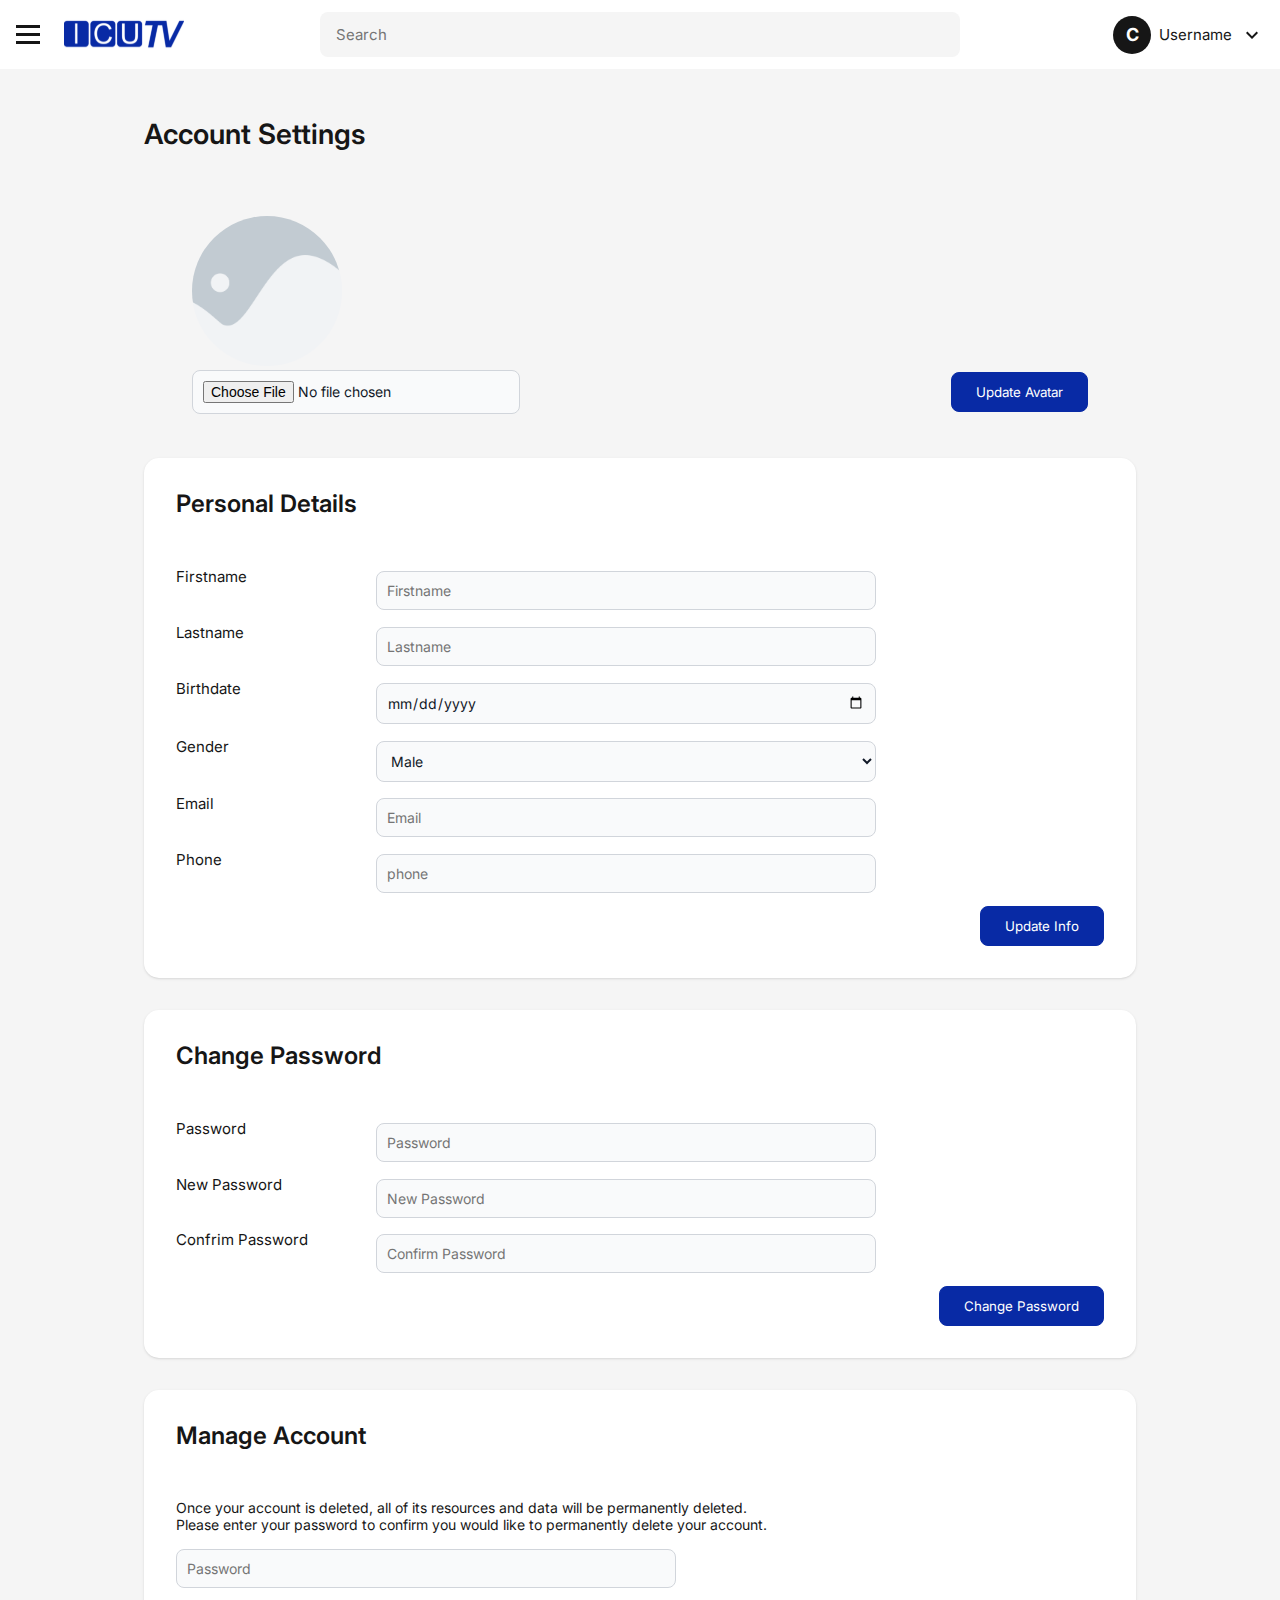
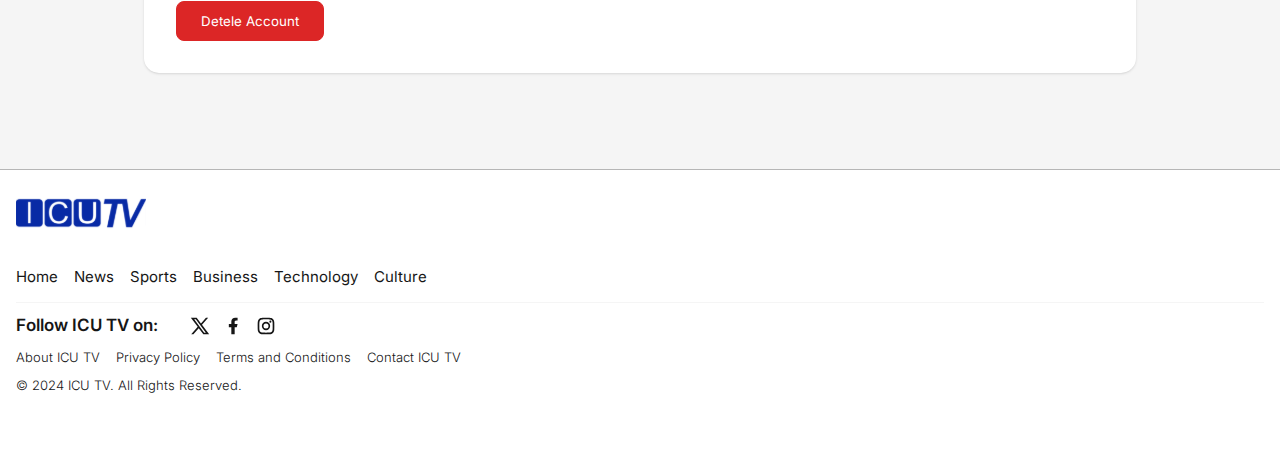
==== commit 41a9a16e: "layout change" ====
--- a/account.html
+++ b/account.html
@@ -3,7 +3,7 @@
 <head>
     <meta charset="UTF-8">
     <meta name="viewport" content="width=device-width, initial-scale=1.0">
-    <title>Home</title>
+    <title>Account Settings</title>
     <link rel="preconnect" href="https://fonts.googleapis.com">
     <link rel="preconnect" href="https://fonts.gstatic.com" crossorigin>
     <link href="https://fonts.googleapis.com/css2?family=Inter:wght@100..900&display=swap" rel="stylesheet">
@@ -58,7 +58,7 @@
                                 </a>
                            </li>
                             <li class="menu-list-item">
-                                <a href="" class="menu-list-link">
+                                <a href="account.html" class="menu-list-link">
                                     <svg xmlns="http://www.w3.org/2000/svg" viewBox="0 0 24 24">
                                         <g fill="none" stroke="currentColor" stroke-linecap="round" stroke-linejoin="round" stroke-width="1.5">
                                             <path d="M9.594 3.94c.09-.542.56-.94 1.11-.94h2.593c.55 0 1.02.398 1.11.94l.213 1.281c.063.374.313.686.645.87q.11.06.22.127c.325.196.72.257 1.075.124l1.217-.456a1.125 1.125 0 0 1 1.37.49l1.296 2.247a1.125 1.125 0 0 1-.26 1.431l-1.003.827c-.293.241-.438.613-.43.992a8 8 0 0 1 0 .255c-.008.378.137.75.43.991l1.004.827c.424.35.534.955.26 1.43l-1.298 2.247a1.125 1.125 0 0 1-1.369.491l-1.217-.456c-.355-.133-.75-.072-1.076.124a7 7 0 0 1-.22.128c-.331.183-.581.495-.644.869l-.213 1.281c-.09.543-.56.94-1.11.94h-2.594c-.55 0-1.019-.398-1.11-.94l-.213-1.281c-.062-.374-.312-.686-.644-.87a7 7 0 0 1-.22-.127c-.325-.196-.72-.257-1.076-.124l-1.217.456a1.125 1.125 0 0 1-1.369-.49l-1.297-2.247a1.125 1.125 0 0 1 .26-1.431l1.004-.827c.292-.24.437-.613.43-.991a7 7 0 0 1 0-.255c.007-.38-.138-.751-.43-.992l-1.004-.827a1.125 1.125 0 0 1-.26-1.43l1.297-2.247a1.125 1.125 0 0 1 1.37-.491l1.216.456c.356.133.751.072 1.076-.124q.108-.066.22-.128c.332-.183.582-.495.644-.869z" />
@@ -127,7 +127,7 @@
                 </li>
                 <li class="dropdown">
                     <div class="dropdown-button">
-                        <span>News</span>
+                        <span>Sports</span>
                         <svg xmlns="http://www.w3.org/2000/svg" width="1em" height="1em" viewBox="0 0 24 24">
                             <path fill="currentColor" d="M7.41 8.58L12 13.17l4.59-4.59L18 10l-6 6l-6-6z" />
                         </svg>
@@ -139,7 +139,10 @@
                         </ul>
                     </div>
                 </li>
+                <li class="drawer-item"><a href="/" class="drawer-link">Business</a></li>
+                <li class="drawer-item"><a href="/" class="drawer-link">Technology</a></li>
                 <li class="drawer-item"><a href="/" class="drawer-link">Culture</a></li>
+                <li class="drawer-item"><a href="/contact.html" class="drawer-link">Contact Us</a></li>
             </ul>
         </div>
     </div>
@@ -245,12 +248,9 @@
             </div>
         </div>
     </main>
-    <footer class="footer-dark">
+    <footer>
         <div class="container-xl">
-            <a href="/" class="brand" title="home">
-                <img src="assets/images/logo.svg" class="logo" alt="icu tv logo">
-                <img src="assets/images/logo alt.svg" class="logo logo-white" alt="icu tv logo">
-            </a>
+            <a href="/" class="brand" title="home"><img src="assets/images/logo.svg" class="logo" alt="icu tv logo"></a>
             <ul class="category-list">
                 <li class="category-item"><a href="/" class="category-link active">Home</a></li>
                 <li class="category-item"><a href="/" class="category-link">News</a></li>
@@ -289,7 +289,7 @@
                 <li class="footer-list-item"><a href="" class="footer-link">About ICU TV</a></li>
                 <li class="footer-list-item"><a href="" class="footer-link">Privacy Policy</a></li>
                 <li class="footer-list-item"><a href="" class="footer-link">Terms and Conditions</a></li>
-                <li class="footer-list-item"><a href="" class="footer-link">Contact ICU TV</a></li>
+                <li class="footer-list-item"><a href="contact.html" class="footer-link">Contact ICU TV</a></li>
             </ul>
             <div class="copyrite-text"><p>&copy; 2024 ICU TV. All Rights Reserved.</p></div>
         </div>
--- a/assets/css/styles.css
+++ b/assets/css/styles.css
@@ -173,10 +173,14 @@
      object-position: center;
 }
 
-.underline-cards > * {
+.underline-cards-horizontal > * {
   border-bottom: 1px solid var(--off-white);
 }
-.underline-cards > *:last-child {
+
+.underline-cards-vertical > * {
+  border-bottom: 1px solid var(--off-white);
+}
+.underline-cards-vertical > *:last-child {
   border-bottom: none;
 }
 
@@ -232,7 +236,7 @@
      object-position: center;
 }
 .article-card .meta-details {
-  padding-top: 1rem;
+  padding-top: 1.5rem;
   padding-bottom: 0.5rem;
   font-size: 13px;
   color: var(--text-color);
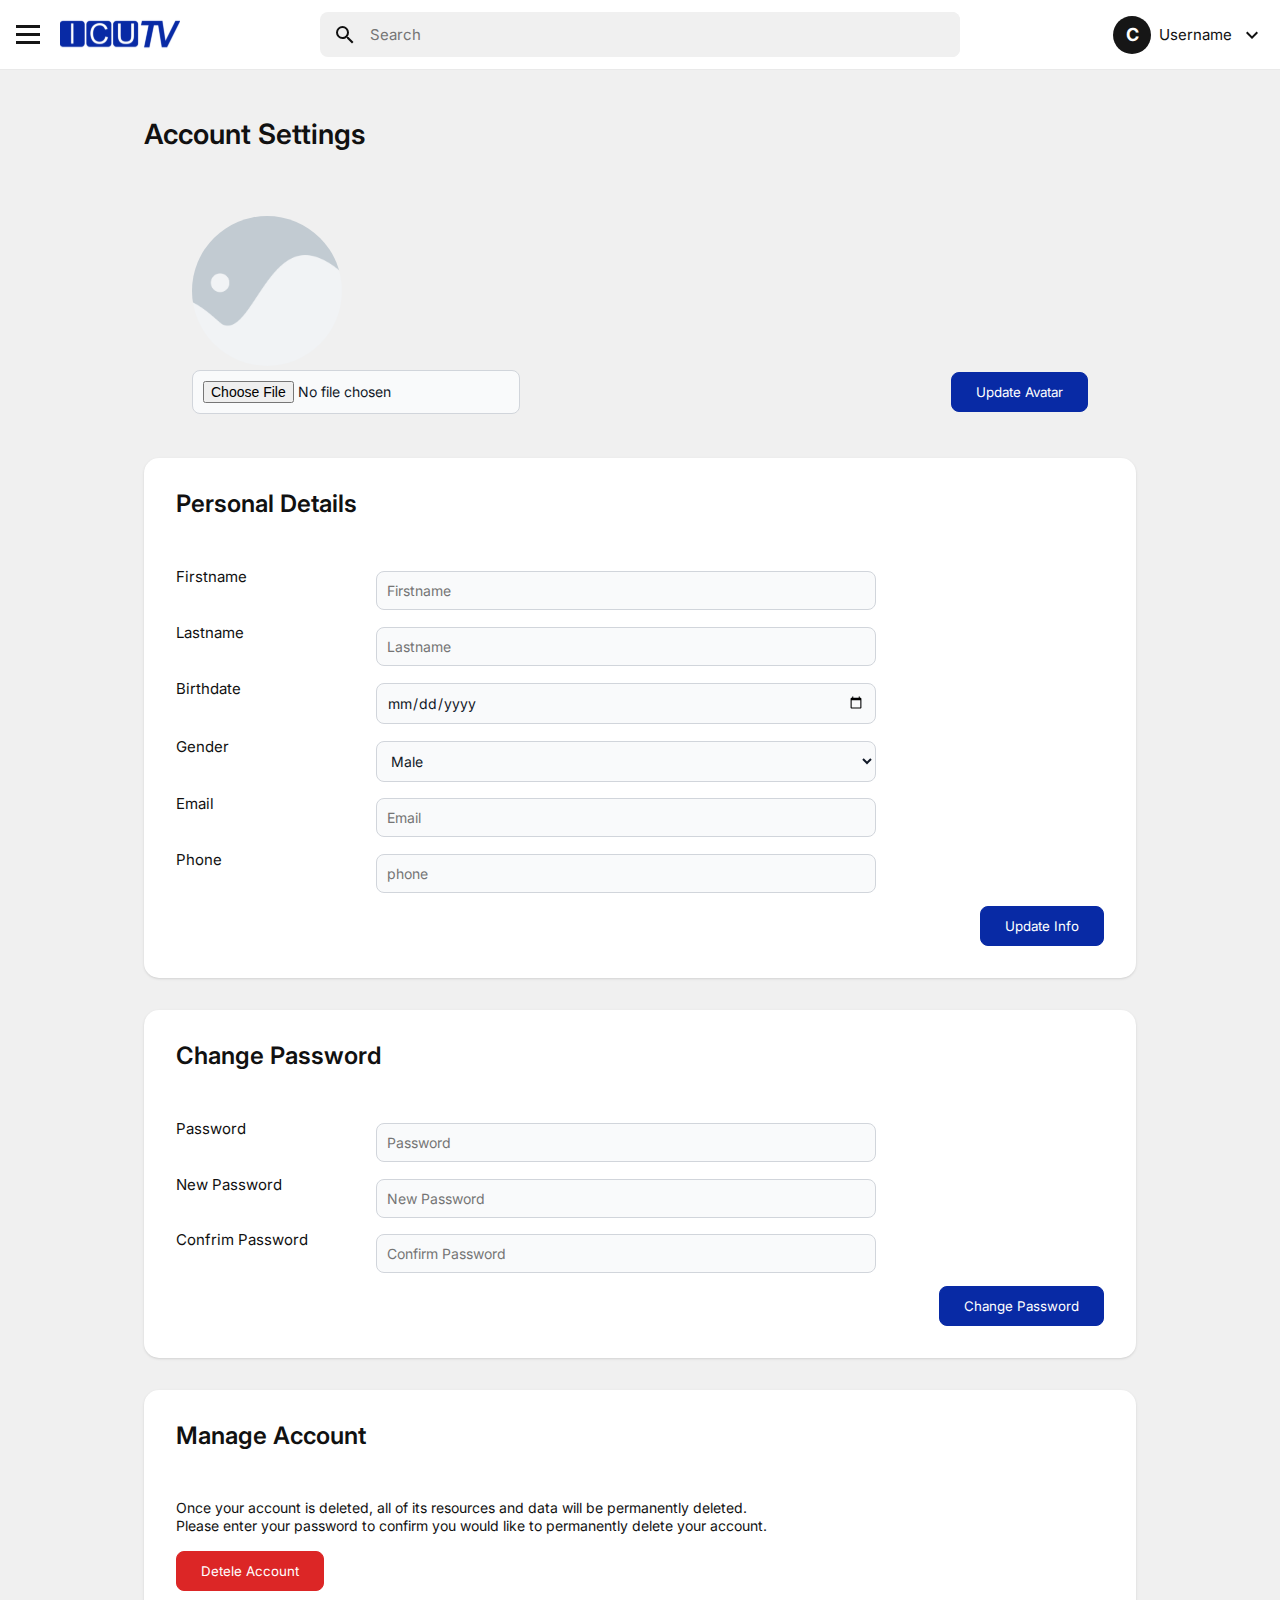
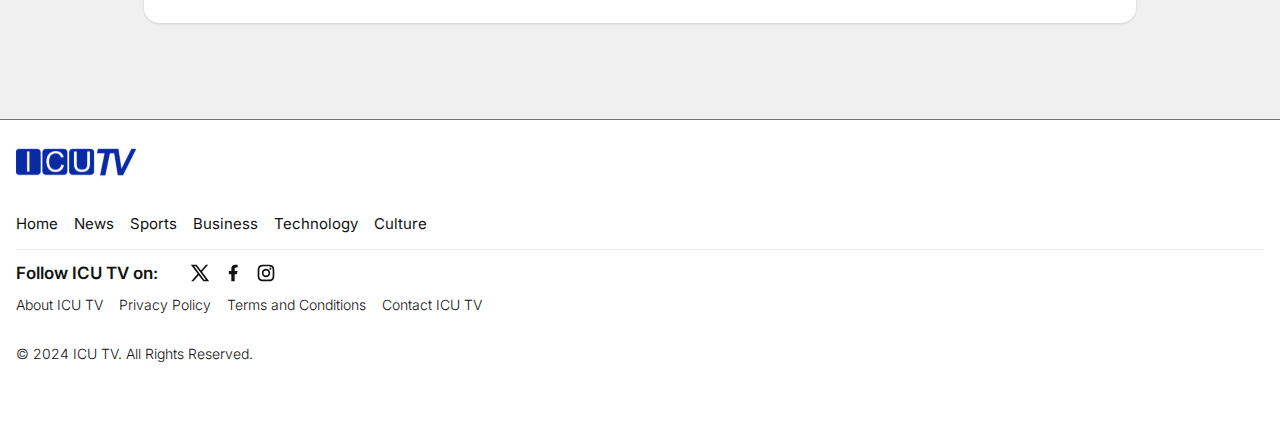
==== commit bf8ad2a3: "final views" ====
--- a/account.html
+++ b/account.html
@@ -25,6 +25,11 @@
                 <a href="/" class="brand" title="home"><img src="assets/images/logo.svg" class="logo" alt="icu tv logo"></a>
             </div>
             <form class="search-form">
+                <button type="submit" title="search button" class="btn-none">
+                    <svg xmlns="http://www.w3.org/2000/svg" width="1em" height="1em" viewBox="0 0 24 24">
+                        <path fill="currentColor" d="M15.5 14h-.79l-.28-.27A6.471 6.471 0 0 0 16 9.5A6.5 6.5 0 1 0 9.5 16c1.61 0 3.09-.59 4.23-1.57l.27.28v.79l5 4.99L20.49 19zm-6 0C7.01 14 5 11.99 5 9.5S7.01 5 9.5 5S14 7.01 14 9.5S11.99 14 9.5 14" />
+                    </svg>
+                </button>
                 <input type="search" class="main-search" name="search" id="search" placeholder="Search">
             </form>
             <div class="navbar-icons">
@@ -37,7 +42,7 @@
                     <a href="/signup.html" class="sign-up btn-none" title="sign up">Login</a>
                     <a href="/login.html" class="login btn-primary" title="login">Sign Up</a>
                 </div> -->
-                <div class="profile dropdown">
+                <div class="profile dropdown modal-dropdown">
                     <div class="dropdown-button">
                         <div class="avatar-placeholder">C</div>
                         <span class="username">Username</span>
@@ -45,7 +50,7 @@
                             <path fill="currentColor" d="M7.41 8.58L12 13.17l4.59-4.59L18 10l-6 6l-6-6z" />
                         </svg>
                     </div>
-                    <div class="dropdown-menu">
+                    <div class="dropdown-menu rgt">
                         <ul class="menu-list">
                             <li class="menu-list-item">
                                 <a href="" class="menu-list-link">
@@ -147,6 +152,32 @@
         </div>
     </div>
     <main>
+        <div class="modal">
+            <div class="overlay"></div>
+            <div class="modal-container success-message">
+                <svg xmlns="http://www.w3.org/2000/svg" width="1em" height="1em" viewBox="0 0 24 24">
+                    <path fill="currentColor" fill-rule="evenodd" d="M2.25 12c0-5.385 4.365-9.75 9.75-9.75s9.75 4.365 9.75 9.75s-4.365 9.75-9.75 9.75S2.25 17.385 2.25 12m13.36-1.814a.75.75 0 1 0-1.22-.872l-3.236 4.53L9.53 12.22a.75.75 0 0 0-1.06 1.06l2.25 2.25a.75.75 0 0 0 1.14-.094z" clip-rule="evenodd" />
+                </svg>
+                <h3>Account Updated Successfully</h3>
+            </div>
+            <script>
+                document.addEventListener('DOMContentLoaded', ()=>{
+                    const modal = document.querySelector('.modal');
+                    const modalButton = document.querySelector('#modalButton');
+                    const modalOverlay = document.querySelector('.overlay');
+            
+                    document.body.classList.add('no-scroll');
+                    setTimeout(()=>{modal.classList.add('modal-open')}, 2000)
+                    const toggleModal = ()=>{
+                        modal.classList.toggle('modal-open');
+                        document.body.classList.toggle('no-scroll')
+                    }
+            
+                    // modalButton.addEventListener('click',toggleModal)
+                    modalOverlay.addEventListener('click',toggleModal)
+                })
+            </script>
+        </div>
         <div class="account-settings">
             <div class="container-lg">
                 <div class="account-settings-header">
@@ -238,11 +269,24 @@
                     </section>
                     <section class="settings-modal">
                         <h3>Manage Account</h3>
-                        <form action="" class="delete-account" >
+                        <div class="delete-account">
                             <p>Once your account is deleted, all of its resources and data will be permanently deleted. Please enter your password to confirm you would like to permanently delete your account.</p>
-                            <input type="password" name="password" placeholder="Password" class="form-control">
-                            <button class="btn btn-danger">Detele Account</button>
-                        </form>
+                            <button class="btn btn-danger modal-button" type="button" title="modal-open">Detele Account</button>
+                        </div>
+
+                        <div class="pop-up-modal modal">
+                            <div class="overlay"></div>
+                            <div class="modal-container">
+                                <form action="" class="delete-account">
+                                    <p>Once your account is deleted, all of its resources and data will be permanently deleted. Please enter your password to confirm you would like to permanently delete your account.</p>
+                                    <input type="password" name="password" placeholder="Password" class="form-control">
+                                    <div class="actions">
+                                        <button class="btn btn-danger" type="submit">Confirm</button>
+                                        <button class="btn btn-secondary modal-button" type="button" title="close modal">Cancel</button>
+                                    </div>
+                                </form>
+                            </div>
+                        </div>
                     </section>
                 </div> 
             </div>
--- a/assets/css/styles.css
+++ b/assets/css/styles.css
@@ -3,12 +3,21 @@
   --secondary:#161616;
   --error:#dc2626;
   --success:#16a34a;
-  --disabled:#D9D9D9;
-  --text-color:#161616;
-  --sub-text-color:var(--grey);
-  --grey:#B6B6B6;
-  --off-white:#F5F5F5;
+  --disabled:var(--gray-300);
+  --text-color:var(--gray-20);
+  --sub-text-color:var(--gray-300);
   --white:#FFFFFF;
+  --gray-600: #F7F7F7;
+  --gray-500: #F0F0F0;
+  --gray-400: #E9E9E9;
+  --gray-300: #D4D4D4;
+  --gray-200: #AAAAAA;
+  --gray-100: #737373;
+  --gray-80: #595959;
+  --gray-60: #494949;
+  --gray-40: #2A2A2A;
+  --gray-20: #111111;
+  --gray-0: #000000;
   --rounded-sm:2.5px;
   --rounded:5px;
   --rounded-md:8px;
@@ -37,6 +46,7 @@
 
 p {
   font-size: 14px;
+  line-height: 18px;
   font-weight: 400;
 }
 
@@ -174,48 +184,193 @@
 }
 
 .underline-cards-horizontal > * {
-  border-bottom: 1px solid var(--off-white);
+  border-bottom: 1px solid var(--gray-400);
 }
 
 .underline-cards-vertical > * {
-  border-bottom: 1px solid var(--off-white);
+  border-bottom: 1px solid var(--gray-400);
 }
 .underline-cards-vertical > *:last-child {
   border-bottom: none;
 }
 
+.section-heading {
+  border-top: 2px solid var(--secondary);
+  padding-top: 0.8rem;
+  margin-bottom: 1.5rem;
+}
+.section-heading .heading-link {
+  font-size: 18px;
+  font-weight: 600;
+  display: inline-flex;
+  align-items: center;
+  gap: 0.25rem;
+}
+.section-heading .heading-link svg {
+  font-size: 26px;
+}
+
+.socials-list {
+  display: flex;
+  -moz-column-gap: 0.8rem;
+       column-gap: 0.8rem;
+}
+.socials-list .social-link {
+  display: flex;
+  justify-content: center;
+  align-items: center;
+}
+.socials-list .social-link svg {
+  font-size: 20px;
+}
+
+.modal {
+  visibility: hidden;
+  opacity: 0;
+  transition: all 200ms ease-in;
+  width: 100%;
+  height: 100%;
+  position: fixed;
+  z-index: 999;
+  top: 0;
+  left: 0;
+  display: flex;
+  justify-content: center;
+  align-items: center;
+}
+.modal.modal-open {
+  visibility: visible;
+  opacity: 1;
+}
+.modal.modal-open .overlay {
+  background-color: rgba(0, 0, 0, 0.3);
+}
+.modal .overlay {
+  position: absolute;
+  width: 100%;
+  height: 100%;
+  transition: 300ms all ease-in-out;
+}
+.modal .modal-container {
+  z-index: 1;
+  padding: 2rem;
+  background-color: var(--white);
+  border-radius: var(--rounded-lg);
+  display: flex;
+  flex-direction: column;
+  align-items: center;
+  text-align: center;
+}
+.modal .modal-container h3 {
+  font-size: 18px;
+}
+.modal .modal-container svg {
+  font-size: 72px;
+  margin-bottom: 1rem;
+  color: var(--success);
+}
+
+@media (min-width: 420px) {
+  .form-col {
+    display: flex;
+    -moz-column-gap: 1rem;
+         column-gap: 1rem;
+  }
+  .form-col > * {
+    flex: 1;
+    width: 100%;
+  }
+}
 .article-card {
   display: block;
   width: 100%;
   cursor: pointer;
 }
-.article-card.article-card-horizontal {
+.article-card.card-main {
+  margin-bottom: 1rem;
+  display: flex;
+  flex-direction: column;
+}
+.article-card.card-main.image-lft .article-image {
+  order: 1;
+}
+.article-card.card-main.image-lft .article-details {
+  order: 2;
+}
+.article-card.card-main .article-image {
+  height: 200px;
+}
+.article-card.article-card-search .article-image {
+  float: left;
+  margin-right: 0.8rem;
+  width: 40%;
+  height: 90px;
+}
+@media (max-width: 620px) {
+  .article-card.article-card-search .article-details h3 {
+    font-size: 18px;
+  }
+}
+.article-card.aside-card-vertical {
+  display: flex;
+  flex-direction: column;
+}
+.article-card.aside-card-vertical .article-image {
+  width: 100%;
+  height: 320px;
+}
+.article-card.aside-card-vertical .article-details h5 {
+  font-size: 16px;
+}
+.article-card.aside-card-horizontal {
+  display: flex;
+  gap: 1rem;
+}
+.article-card.aside-card-horizontal .article-details {
+  flex: 1;
+}
+.article-card.aside-card-horizontal .article-details h5 {
+  font-size: 15px;
+  font-weight: 500;
+}
+.article-card.aside-card-horizontal .article-image {
+  width: 80px;
+  height: 70px;
+}
+.article-card.card-md.sm-row {
+  width: 100%;
   display: flex;
   -moz-column-gap: 0.8rem;
        column-gap: 0.8rem;
 }
-.article-card.article-card-horizontal .article-image {
-  max-width: 300px;
-  min-width: 170px;
-  height: 170px;
-}
-.article-card.card-md {
-  display: flex;
-  -moz-column-gap: 0.8rem;
-       column-gap: 0.8rem;
-}
-.article-card.card-md > * {
-  flex: 1;
+.article-card.card-md.sm-row .article-image {
+  width: 40%;
+  height: 90px;
+  margin-top: 0;
+}
+.article-card.card-md.sm-row .article-details {
+  width: 60%;
+}
+.article-card.card-md.sm-row .article-details h5 {
+  margin-bottom: 0;
+}
+.article-card.card-md.sm-row .article-details p {
+  display: none;
 }
 .article-card.card-lg .article-image {
   width: calc(100% + 2rem);
   margin-right: -1rem;
   margin-left: -1rem;
+  height: 230px;
+}
+@media (max-width: 620px) {
+  .article-card.card-lg h2 {
+    font-size: 24px;
+  }
+}
+.article-card.card-md .article-image {
+  width: 100%;
   height: 200px;
-}
-.article-card.card-md .article-image {
-  width: 100%;
-  height: 120px;
 }
 .article-card .article-image {
   position: relative;
@@ -247,56 +402,187 @@
   text-decoration: underline;
 }
 
-.socials-list {
-  display: flex;
-  -moz-column-gap: 0.8rem;
-       column-gap: 0.8rem;
-}
-.socials-list .social-link {
-  display: flex;
-  justify-content: center;
-  align-items: center;
-}
-.socials-list .social-link svg {
-  font-size: 20px;
-}
-
 @media (min-width: 420px) {
-  .form-col {
-    display: flex;
-    -moz-column-gap: 1rem;
-         column-gap: 1rem;
-  }
-  .form-col > * {
-    flex: 1;
-    width: 100%;
+  .article-card.card-main .article-image {
+    height: 250px;
   }
 }
 @media (min-width: 640px) {
   .article-card {
     width: 100%;
   }
-  .article-card.card-md {
+  .article-card .article-card.card-main .article-image {
+    height: 350px;
+  }
+  .article-card.card-md.sm-row {
     display: block;
+  }
+  .article-card.card-md.sm-row .article-image, .article-card.card-md.sm-row .article-details {
+    width: 100%;
+  }
+  .article-card.card-md.sm-row .article-image {
+    height: 150px;
+  }
+  .article-card.card-md.sm-row .article-details h5 {
+    margin-bottom: 1rem;
+  }
+  .article-card.card-md.sm-row .article-details p {
+    display: block;
+  }
+  .article-card.article-card-search .article-image {
+    max-width: 300px;
+    min-width: 170px;
+    height: 170px;
   }
   .article-card.card-lg .article-image {
     width: 100%;
     margin-left: 0;
     margin-right: 0;
-    height: 250px;
+    height: 230px;
   }
   .article-card.card-md .article-image {
     height: 150px;
   }
 }
 @media (min-width: 768px) {
+  .article-card.card-main .article-image {
+    height: 450px;
+  }
+  .article-card.aside-card-vertical .article-image {
+    width: 100%;
+    height: 170px;
+  }
+  .article-card.aside-card-vertical .article-details h5 {
+    font-size: 16px;
+  }
   .article-card.card-lg .article-image {
-    height: 370px;
+    height: 320px;
   }
   .article-card.card-md .article-image {
-    height: 170px;
-  }
-}
+    height: 190px;
+  }
+}
+@media (min-width: 1024px) {
+  .article-card.card-main {
+    display: flex;
+    flex-direction: row;
+    align-items: center;
+    -moz-column-gap: 2rem;
+         column-gap: 2rem;
+  }
+  .article-card.card-main.image-lft .article-image {
+    order: 2;
+  }
+  .article-card.card-main.image-lft .article-details {
+    order: 1;
+  }
+  .article-card.card-main .article-image {
+    width: 65%;
+    height: 500px;
+  }
+  .article-card.card-main .article-details {
+    flex: 35%;
+  }
+  .article-card.card-lg .article-image {
+    height: 340px;
+  }
+}
+.featured-stories {
+  padding-bottom: 4rem;
+  display: grid;
+  grid-template-columns: repeat(auto-fit, minmax(250px, 1fr));
+  -moz-column-gap: 2rem;
+       column-gap: 2rem;
+  row-gap: 2rem;
+}
+
+.featured-grid {
+  padding-bottom: 3rem;
+  display: grid;
+  grid-template-columns: repeat(1, 1fr);
+  gap: 1.5rem;
+}
+
+@media (min-width: 786px) {
+  .featured-grid {
+    padding-bottom: 3rem;
+    display: grid;
+    grid-template-columns: repeat(4, 1fr);
+    gap: 1.5rem;
+  }
+  .featured-grid .grid-item:first-of-type {
+    grid-column: 1/3;
+    grid-row: 1/3;
+  }
+}
+.pagination {
+  display: flex;
+  justify-content: center;
+  padding: 1rem;
+}
+
+.pagination li {
+  list-style: none;
+  margin: 0 5px;
+}
+
+.pagination li a,
+.pagination li span {
+  display: inline-block;
+  padding: 10px 15px;
+  border: 1px solid #cbd5e1; /* Slate 300 */
+  border-radius: 5px;
+  font-size: 14px;
+  font-weight: 500;
+  color: #475569; /* Slate 700 */
+  background-color: #fff;
+  text-decoration: none;
+  transition: background-color 0.2s ease, color 0.2s ease;
+}
+
+.pagination li a:hover {
+  background-color: #f1f5f9; /* Slate 100 */
+  color: #334155; /* Slate 600 */
+}
+
+.pagination li.active span {
+  background-color: #475569; /* Slate 700 */
+  color: #fff;
+  cursor: default;
+}
+
+.pagination li.disabled span,
+.pagination li.disabled a {
+  color: #94a3b8; /* Slate 500 */
+  background-color: #f8fafc; /* Slate 50 */
+  cursor: not-allowed;
+}
+
+.tag-secondary, .tag-primary {
+  display: inline-block;
+  padding: 0.25rem 0.75rem;
+  background: none;
+  border-radius: var(--rounded-md);
+  font-size: 0.75rem;
+}
+.selected.tag-secondary, .selected.tag-primary {
+  color: var(--white);
+}
+
+.tag-primary {
+  border: 1px solid var(--primary);
+}
+.tag-primary.selected {
+  background-color: var(--primary);
+}
+
+.tag-secondary {
+  border: 1px solid var(--secondary);
+}
+.tag-secondary.selected {
+  background-color: var(--secondary);
+}
+
 .btn-secondary-outline, .btn-primary-outline, .btn-danger, .btn-secondary, .btn-primary, .btn-none {
   display: block;
   outline: none;
@@ -309,6 +595,7 @@
 .btn-none {
   border: none;
   background: none;
+  border-radius: 0;
 }
 
 .btn-primary {
@@ -341,7 +628,35 @@
   color: var(--secondary);
 }
 
-header {
+.dropdown .dropdown-menu.rgt, .dropdown .dropdown-menu.lft {
+  position: absolute;
+  top: 3rem;
+  text-wrap: nowrap;
+}
+
+.dropdown {
+  position: relative;
+}
+.dropdown.active > .dropdown-button {
+  border: none;
+}
+.dropdown.active > .dropdown-button svg.chevron {
+  transform: rotate(-180deg);
+}
+.dropdown.active > .dropdown-menu {
+  display: block;
+}
+.dropdown .dropdown-menu {
+  display: none;
+}
+.dropdown .dropdown-menu.lft {
+  left: 0;
+}
+.dropdown .dropdown-menu.rgt {
+  right: 0;
+}
+
+header.navigation {
   background-color: var(--white);
   position: sticky;
   top: 0;
@@ -365,7 +680,7 @@
 header .navbar {
   height: 70px;
   padding: 1rem;
-  border-bottom: 1px solid var(--off-white);
+  border-bottom: 1px solid var(--gray-400);
   position: relative;
   width: 100%;
   display: flex;
@@ -377,8 +692,10 @@
 header .navbar .navbar-icons {
   display: flex;
   align-items: center;
-  -moz-column-gap: 1.5rem;
-       column-gap: 1.5rem;
+}
+header .navbar .navbar-icons:first-of-type {
+  -moz-column-gap: 1.25rem;
+       column-gap: 1.25rem;
 }
 header .navbar .navbar-icons .drawer-toggler {
   height: 24px;
@@ -439,24 +756,40 @@
 }
 header .navbar .brand {
   display: inline-block;
-  width: 120px;
+  width: 110px;
 }
 header .navbar .search-form {
   display: none;
+  overflow: hidden;
+  border-radius: var(--rounded-md);
+  background-color: var(--gray-500);
+}
+header .navbar .search-form button {
+  display: flex;
+  align-items: center;
+  justify-content: center;
+  padding: 0;
+  padding-left: 0.8rem;
+}
+header .navbar .search-form button svg {
+  font-size: 24px;
+  color: var(--text-color);
 }
 header .navbar .search-form .main-search {
+  padding: 0.8rem;
+  background-color: var(--gray-500);
   width: 100%;
   max-width: 100%;
-  padding: 0.8rem 1rem;
-  background-color: var(--off-white);
   border: none;
   outline: none;
-  border-radius: var(--rounded-md);
   color: var(--text-color);
   font-size: 15px;
   font-family: var(--body-font);
 }
 header .navbar .nav-auth {
+  display: flex;
+}
+header .navbar .nav-auth .sign-up {
   display: none;
 }
 header .navbar .avatar-placeholder, header .navbar .avatar {
@@ -475,17 +808,8 @@
   font-weight: 700;
 }
 header .navbar .dropdown {
+  margin-left: 1rem;
   z-index: 9;
-  position: relative;
-}
-header .navbar .dropdown.active > .dropdown-button {
-  border: none;
-}
-header .navbar .dropdown.active > .dropdown-button svg {
-  transform: rotate(-180deg);
-}
-header .navbar .dropdown.active > .dropdown-menu {
-  display: block;
 }
 header .navbar .dropdown .dropdown-button {
   font-size: 15px;
@@ -500,19 +824,12 @@
 header .navbar .dropdown .dropdown-button svg {
   font-size: 24px;
   display: none;
-}
-header .navbar .dropdown .dropdown-menu {
-  display: none;
-  position: absolute;
-  top: 3rem;
-  right: 0;
-  text-wrap: nowrap;
 }
 header .navbar .dropdown .dropdown-menu .menu-list {
   overflow: hidden;
   min-width: 170px;
   background-color: var(--white);
-  border: 1px solid var(--off-white);
+  border: 1px solid var(--gray-400);
   box-shadow: var(--shadow);
   border-radius: 0.5rem;
 }
@@ -528,41 +845,49 @@
   color: var(--font-color);
 }
 header .navbar .dropdown .dropdown-menu .menu-list-link:hover {
-  background-color: var(--off-white);
+  background-color: var(--gray-400);
 }
 
 nav.categories {
   display: none;
-  border-bottom: 1px solid var(--off-white);
+  border-bottom: 1px solid var(--gray-400);
 }
 nav.categories .category-list {
   width: 100%;
   display: flex;
   align-items: center;
+  justify-content: center;
 }
 nav.categories .category-list .category-link {
   display: inline-block;
+  font-weight: 500;
   padding: 0.5rem 0.8rem;
+  transition: all 200ms ease-in;
 }
 nav.categories .category-list .category-link.active {
   border-bottom: 2px solid var(--primary);
 }
 nav.categories .category-list .category-link:hover {
-  background: var(--off-white);
+  background: var(--gray-400);
 }
 
 @media (min-width: 640px) {
-  header .navbar .nav-auth {
+  header .navbar .brand {
+    width: 120px;
+  }
+  header .navbar .search-form {
     display: flex;
-  }
-  header .navbar .search-form {
-    display: block;
     width: 100%;
   }
   header .navbar .search-icon {
     display: none;
   }
   header .navbar .profile .dropdown-button svg, header .navbar .profile .dropdown-button .username {
+    display: block;
+  }
+}
+@media (min-width: 960px) {
+  header .navbar .nav-auth .sign-up {
     display: block;
   }
 }
@@ -605,7 +930,7 @@
 .drawer .drawer-container .search-form {
   padding: 0.5rem;
   display: flex;
-  background-color: var(--off-white);
+  background-color: var(--gray-500);
 }
 .drawer .drawer-container .search-form input[type=search] {
   flex: 1;
@@ -641,25 +966,13 @@
   width: 100%;
   height: 100%;
   padding: 0.8rem 0.5rem;
-  border-bottom: 1px solid var(--off-white);
+  border-bottom: 1px solid var(--gray-400);
   color: var(--text-color);
   font-weight: 500;
   font-size: 16px;
 }
 .drawer .drawer-container .drawer-list .drawer-item .drawer-link:hover {
-  background-color: var(--off-white);
-}
-.drawer .drawer-container .drawer-list .dropdown {
-  position: relative;
-}
-.drawer .drawer-container .drawer-list .dropdown.active > .dropdown-button {
-  border: none;
-}
-.drawer .drawer-container .drawer-list .dropdown.active > .dropdown-button svg {
-  transform: rotate(-180deg);
-}
-.drawer .drawer-container .drawer-list .dropdown.active > .dropdown-menu {
-  display: block;
+  background-color: var(--gray-500);
 }
 .drawer .drawer-container .drawer-list .dropdown.sub-dropdown .dropdown-button {
   border: none;
@@ -674,7 +987,7 @@
 .drawer .drawer-container .drawer-list .dropdown .dropdown-button {
   height: 45px;
   padding: 0.8rem 0.5rem;
-  border-bottom: 1px solid var(--off-white);
+  border-bottom: 1px solid var(--gray-400);
   color: var(--text-color);
   font-weight: 500;
   font-size: 16px;
@@ -687,10 +1000,7 @@
   font-size: 28px;
 }
 .drawer .drawer-container .drawer-list .dropdown .dropdown-button:hover {
-  background-color: var(--off-white);
-}
-.drawer .drawer-container .drawer-list .dropdown .dropdown-menu {
-  display: none;
+  background-color: var(--gray-500);
 }
 .drawer .drawer-container .drawer-list .dropdown .dropdown-menu .menu-list {
   display: flex;
@@ -706,7 +1016,7 @@
   padding: 0.8rem 1.5rem;
 }
 .drawer .drawer-container .drawer-list .dropdown .dropdown-menu .menu-list .menu-list-link:hover {
-  background-color: var(--off-white);
+  background-color: var(--gray-500);
 }
 .drawer .drawer-overlay {
   transition: all 300ms ease-in;
@@ -726,7 +1036,7 @@
 footer {
   padding-top: 1.5rem;
   padding-bottom: 4rem;
-  border-top: 1px solid var(--grey);
+  border-top: 1px solid var(--gray-100);
 }
 footer .logo-white {
   display: none;
@@ -745,45 +1055,57 @@
   margin-top: 0.8rem;
 }
 footer .brand img {
-  width: 130px;
+  width: 120px;
   margin-bottom: 1.3rem;
 }
 footer .category-list {
   padding-bottom: 1rem;
   display: flex;
+  flex-direction: column;
+  -moz-column-gap: 1rem;
+       column-gap: 1rem;
+  row-gap: 1rem;
+  border-bottom: 1px solid var(--gray-400);
+}
+footer .category-list .category-link {
+  display: inline-block;
+}
+footer .category-list .category-link:hover {
+  text-decoration: underline;
+}
+footer .socials {
+  display: flex;
+  flex-direction: column;
+  -moz-column-gap: 2rem;
+       column-gap: 2rem;
+  row-gap: 0.5rem;
+}
+footer .socials h5 {
+  margin: 0;
+  font-size: 17px;
+}
+footer .footer-list .footer-list-item, footer .copyrite-text p {
+  font-size: 14px;
+  font-weight: 300;
+}
+footer .footer-list {
+  display: flex;
   flex-wrap: wrap;
+  align-items: center;
   -moz-column-gap: 1rem;
        column-gap: 1rem;
   row-gap: 0.5rem;
-  border-bottom: 1px solid var(--off-white);
-}
-footer .category-list .category-link {
-  display: inline-block;
-}
-footer .category-list .category-link:hover {
-  text-decoration: underline;
-}
-footer .socials {
-  display: flex;
-  flex-wrap: wrap;
-  -moz-column-gap: 2rem;
-       column-gap: 2rem;
-  row-gap: 0.5rem;
-  align-items: center;
-}
-footer .socials h5 {
-  margin: 0;
-  font-size: 17px;
-}
-footer .footer-list .footer-list-item, footer .copyrite-text p {
-  font-size: 13px;
-  font-weight: 300;
-}
-footer .footer-list {
-  display: flex;
-  flex-wrap: wrap;
-  align-items: center;
-  -moz-column-gap: 1rem;
-       column-gap: 1rem;
-  row-gap: 0.5rem;
+}
+footer .copyrite-text {
+  margin-top: 2rem;
+}
+
+@media (min-width: 420px) {
+  footer .category-list {
+    flex-direction: row;
+  }
+  footer .socials {
+    flex-direction: row;
+    align-items: center;
+  }
 }/*# sourceMappingURL=styles.css.map */--- a/assets/css/pages/account.css
+++ b/assets/css/pages/account.css
@@ -1,5 +1,5 @@
 .account-settings {
-  background-color: var(--off-white);
+  background-color: var(--gray-500);
   padding-bottom: 6rem;
 }
 
@@ -63,6 +63,11 @@
   max-width: 600px;
   margin-bottom: 1rem;
 }
+.delete-account .actions {
+  margin-top: 1rem;
+  display: flex;
+  gap: 1rem;
+}
 
 .personal-settings {
   display: flex;
